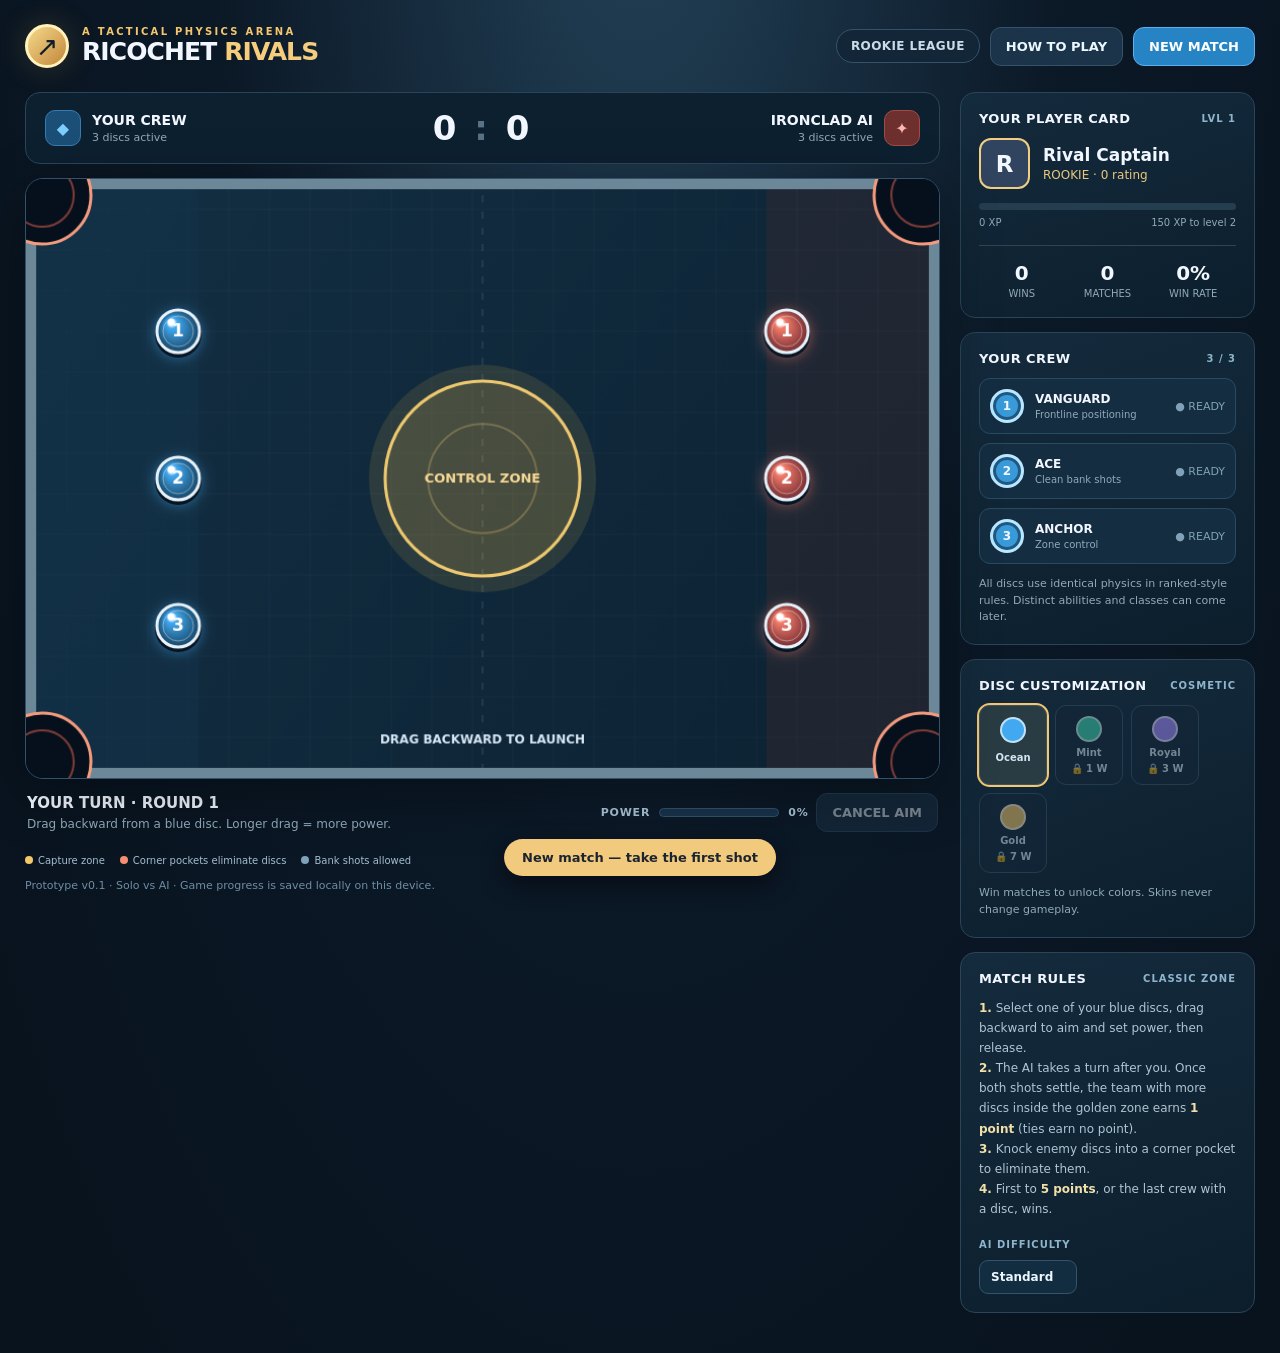
==== index.html @ 7a7ad1ca "Build playable Ricochet Rivals physics arena prototype" ====
<!doctype html>
<html lang="en">
<head>
<meta charset="utf-8">
<meta name="viewport" content="width=device-width, initial-scale=1">
<meta name="theme-color" content="#08131e">
<meta name="description" content="Ricochet Rivals: a turn-based physics arena strategy game.">
<title>Ricochet Rivals — Arena Prototype</title>
<style>
:root{color-scheme:dark;--bg:#08131e;--panel:#101f30;--panel2:#172b3e;--stroke:#2a455a;--muted:#91a9b9;--text:#f2f7ff;--gold:#f5c66d;--blue:#48adf7;--red:#ff786c}
*{box-sizing:border-box}body{margin:0;background:radial-gradient(ellipse at 50% -15%,#24435a 0%,#0b1826 48%,#08131e 90%);font-family:Inter,ui-sans-serif,system-ui,-apple-system,BlinkMacSystemFont,"Segoe UI",sans-serif;color:var(--text);min-height:100vh}
button,select{font:inherit}button{cursor:pointer}button:disabled{opacity:.45;cursor:not-allowed}.shell{max-width:1430px;margin:auto;padding:24px 25px 40px}.topbar{display:flex;align-items:center;justify-content:space-between;gap:20px;margin-bottom:24px;flex-wrap:wrap}.brand{display:flex;align-items:center;gap:13px}.mark{display:grid;place-items:center;width:44px;height:44px;font-size:27px;color:#111d29;border:3px solid #fff2bb;border-radius:50%;background:linear-gradient(135deg,#f5d98a,#c2873c);box-shadow:0 0 30px #dba94d33}.eyebrow{font-size:10px;font-weight:800;letter-spacing:2.3px;color:var(--gold);text-transform:uppercase}.brand h1{margin:1px 0 0;font-size:25px;line-height:1.1;letter-spacing:-.9px}.topactions{display:flex;align-items:center;gap:10px}.pill{font-size:12px;font-weight:750;letter-spacing:.4px;color:#cbdbea;border:1px solid #34536b;border-radius:999px;padding:9px 14px;background:#122638}.btn{border:1px solid #35526a;border-radius:11px;padding:11px 15px;color:#ecf8ff;font-size:13px;font-weight:800;background:#1b3449;transition:background .15s,transform .15s}.btn:hover:not(:disabled){background:#2d4a62;transform:translateY(-1px)}.btn.primary{border-color:#5daff4;background:#2784c4;color:#fff}.btn.primary:hover{background:#379adf}.layout{display:grid;grid-template-columns:minmax(0,1fr) 295px;gap:20px}.stage{min-width:0}.scorebar{display:grid;grid-template-columns:1fr auto 1fr;align-items:center;background:#0d2030;border:1px solid var(--stroke);border-radius:15px;padding:15px 19px;margin-bottom:14px}.competitor{display:flex;align-items:center;gap:11px}.competitor.away{justify-content:flex-end;text-align:right}.team-icon{width:36px;height:36px;display:grid;place-items:center;border-radius:10px;font-weight:900;background:#1b4f77;color:#7dcdff;border:1px solid #377cb1}.away .team-icon{background:#6d302f;color:#ffb5ad;border-color:#a24b46}.teamname{font-size:14px;font-weight:850}.subtitle{font-size:11px;color:var(--muted);margin-top:3px}.score{font-size:34px;letter-spacing:3px;font-weight:900;font-variant-numeric:tabular-nums}.score span{color:#587286}.board-wrap{position:relative;border:1px solid #31526a;border-radius:18px;background:#091929;overflow:hidden;box-shadow:0 14px 60px #0005}.board-wrap canvas{display:block;width:100%;height:auto;touch-action:none;cursor:crosshair}.board-overlay{position:absolute;inset:0;display:flex;align-items:center;justify-content:center;pointer-events:none;background:#05131dcc}.board-overlay.hidden{display:none}.overlay-panel{background:#112638f4;border:1px solid #54728b;border-radius:18px;padding:28px 30px;max-width:min(88%,370px);text-align:center;box-shadow:0 18px 45px #0007;pointer-events:auto}.overlay-panel .big{font-size:34px;font-weight:900;letter-spacing:-1px}.overlay-panel p{color:#b8ccdc;font-size:14px;line-height:1.55}.statusbar{min-height:64px;display:flex;align-items:center;justify-content:space-between;gap:15px;padding:14px 2px}.turn-label{font-size:15px;font-weight:850}.turn-detail{font-size:12px;margin-top:5px;color:var(--muted)}.powerbox{display:flex;align-items:center;gap:9px;color:#a9c4d6;font-size:11px;font-weight:800;letter-spacing:.8px}.power-track{height:9px;width:120px;border-radius:99px;background:#18334a;overflow:hidden;border:1px solid #31536a}.power-fill{height:100%;width:0;background:linear-gradient(90deg,#48bced,#f8d575,#f08564);border-radius:99px;transition:width .08s}.side{display:flex;flex-direction:column;gap:14px}.card{background:linear-gradient(160deg,#142b3d,#0c1e2c);border:1px solid var(--stroke);border-radius:15px;padding:18px}.card h2{font-size:13px;letter-spacing:.4px;margin:0 0 15px}.section-head{display:flex;justify-content:space-between;align-items:center;margin-bottom:12px}.section-head h2{margin:0}.small-tag{font-size:10px;letter-spacing:1px;text-transform:uppercase;color:#8eb5cc;font-weight:800}.profile{display:flex;align-items:center;gap:13px}.avatar{width:51px;height:51px;border:2px solid #f1ce82;background:#30445f;border-radius:12px;display:grid;place-items:center;font-weight:900;font-size:23px}.profile-name{font-weight:850;font-size:17px}.rank{color:#e9c87e;font-size:12px;margin-top:3px}.xp-track{height:7px;border-radius:99px;background:#243e50;overflow:hidden;margin-top:14px}.xp-fill{background:#70b8f4;width:0;height:100%;border-radius:99px}.xp-label{display:flex;justify-content:space-between;color:var(--muted);font-size:10px;margin-top:7px}.stats{display:grid;grid-template-columns:repeat(3,1fr);margin-top:17px;border-top:1px solid #2b4658;padding-top:15px;text-align:center}.stat-value{font-size:20px;font-weight:900;font-variant-numeric:tabular-nums}.stat-key{font-size:10px;color:var(--muted);margin-top:3px}.roster{display:flex;flex-direction:column;gap:9px}.crewline{display:flex;align-items:center;gap:11px;background:#152d40;border:1px solid #294b62;border-radius:11px;padding:10px}.mini-disc{width:34px;height:34px;border-radius:50%;background:#399ad9;display:grid;place-items:center;border:3px solid #b9e7ff;font-size:12px;font-weight:900;box-shadow:inset 0 0 0 3px #225780}.crewtitle{font-size:12px;font-weight:850}.crewdesc{font-size:10px;color:var(--muted);margin-top:3px}.crewright{margin-left:auto;color:#80a2b9;font-size:11px}.custom-row{display:flex;gap:8px;flex-wrap:wrap}.skin{display:grid;place-items:center;gap:5px;border:1px solid #365369;background:#132638;color:#d1e5f3;border-radius:11px;min-width:68px;padding:10px 8px;font-size:10px;font-weight:800}.skin .swatch{border:2px solid #ffffffaa;border-radius:50%;width:26px;height:26px}.skin.active{outline:2px solid var(--gold);background:#293b43}.skin.locked{opacity:.5}.rules{font-size:12px;line-height:1.68;color:#b1c5d3;margin:0}.rules strong{color:#f2e0a9}.footer{margin-top:13px;color:#6f8da4;font-size:11px}.toast{position:fixed;left:50%;bottom:24px;transform:translate(-50%,30px);opacity:0;pointer-events:none;background:#f1ca7e;color:#1c2430;padding:11px 18px;border-radius:99px;font-size:13px;font-weight:850;box-shadow:0 8px 25px #0007;transition:.25s;z-index:10}.toast.visible{opacity:1;transform:translate(-50%,0)}.controls{display:flex;gap:8px;flex-wrap:wrap;align-items:center}.legend{display:flex;gap:15px;flex-wrap:wrap;font-size:10px;color:#a4bdce;margin-top:9px}.dot{display:inline-block;width:8px;height:8px;border-radius:50%;margin-right:5px}.muted{color:var(--muted)}select{appearance:none;border-radius:9px;padding:9px 22px 9px 11px;border:1px solid #35536a;background:#132d40;color:#ecf7ff;font-size:12px;font-weight:700}.version{font-size:10px;color:#7193aa;text-align:right;margin-top:4px}@media(max-width:940px){.layout{grid-template-columns:1fr}.side{display:grid;grid-template-columns:repeat(2,minmax(0,1fr));align-items:start}}@media(max-width:600px){.shell{padding:14px 11px 32px}.topbar{margin-bottom:16px}.brand h1{font-size:20px}.topactions{width:100%;justify-content:space-between}.pill{padding:8px 9px;font-size:10px}.scorebar{padding:12px 10px}.teamname{font-size:12px}.team-icon{width:29px;height:29px}.score{font-size:25px}.subtitle{font-size:9px}.side{display:flex}.statusbar{flex-direction:column;align-items:stretch;gap:12px}.powerbox{justify-content:space-between}.board-wrap{border-radius:11px}.card{padding:15px}}
</style>
</head>
<body>
<div class="shell">
  <header class="topbar">
    <div class="brand"><div class="mark">↗</div><div><div class="eyebrow">A tactical physics arena</div><h1>RICOCHET <span style="color:#f6cc7d">RIVALS</span></h1></div></div>
    <div class="topactions"><span class="pill" id="rankPill">ROOKIE LEAGUE</span><button class="btn" id="helpButton">HOW TO PLAY</button><button class="btn primary" id="newGame">NEW MATCH</button></div>
  </header>
  <main class="layout">
    <section class="stage">
      <div class="scorebar">
        <div class="competitor"><div class="team-icon">◆</div><div><div class="teamname">YOUR CREW</div><div class="subtitle" id="playerStatus">3 discs active</div></div></div>
        <div class="score" id="scoreboard">0 <span>:</span> 0</div>
        <div class="competitor away"><div><div class="teamname">IRONCLAD AI</div><div class="subtitle" id="aiStatus">3 discs active</div></div><div class="team-icon">✦</div></div>
      </div>
      <div class="board-wrap">
        <canvas id="arena" width="900" height="590" aria-label="Turn-based physics arena: drag your blue discs to take a shot"></canvas>
        <div class="board-overlay hidden" id="overlay"><div class="overlay-panel"><div class="eyebrow" id="overlayEyebrow">MATCH COMPLETE</div><div class="big" id="overlayTitle">Victory!</div><p id="overlayText">Well played.</p><button class="btn primary" id="overlayButton">PLAY AGAIN</button></div></div>
      </div>
      <div class="statusbar">
        <div><div class="turn-label" id="turnLabel">YOUR TURN — choose a disc</div><div class="turn-detail" id="turnDetail">Drag backward from a blue disc, then release to shoot.</div></div>
        <div class="controls"><div class="powerbox">POWER<div class="power-track"><div class="power-fill" id="powerFill"></div></div><span id="powerNumber">0%</span></div><button class="btn" id="resetShot" disabled>CANCEL AIM</button></div>
      </div>
      <div class="legend"><span><span class="dot" style="background:#f2c86a"></span>Capture zone</span><span><span class="dot" style="background:#f58d72"></span>Corner pockets eliminate discs</span><span><span class="dot" style="background:#7da2b9"></span>Bank shots allowed</span></div>
      <div class="footer">Prototype v0.1 · Solo vs AI · Game progress is saved locally on this device.</div>
    </section>
    <aside class="side">
      <div class="card"><div class="section-head"><h2>YOUR PLAYER CARD</h2><span class="small-tag" id="levelTag">LVL 1</span></div><div class="profile"><div class="avatar" id="avatar">R</div><div><div class="profile-name">Rival Captain</div><div class="rank" id="rankText">Rookie · 0 rating</div></div></div><div class="xp-track"><div class="xp-fill" id="xpFill"></div></div><div class="xp-label"><span id="xpLeft">0 XP</span><span id="xpRight">100 XP to level 2</span></div><div class="stats"><div><div class="stat-value" id="wins">0</div><div class="stat-key">WINS</div></div><div><div class="stat-value" id="played">0</div><div class="stat-key">MATCHES</div></div><div><div class="stat-value" id="winrate">0%</div><div class="stat-key">WIN RATE</div></div></div></div>
      <div class="card"><div class="section-head"><h2>YOUR CREW</h2><span class="small-tag">3 / 3</span></div><div class="roster"><div class="crewline"><div class="mini-disc">1</div><div><div class="crewtitle">VANGUARD</div><div class="crewdesc">Frontline positioning</div></div><div class="crewright">● READY</div></div><div class="crewline"><div class="mini-disc">2</div><div><div class="crewtitle">ACE</div><div class="crewdesc">Clean bank shots</div></div><div class="crewright">● READY</div></div><div class="crewline"><div class="mini-disc">3</div><div><div class="crewtitle">ANCHOR</div><div class="crewdesc">Zone control</div></div><div class="crewright">● READY</div></div></div><p class="muted" style="font-size:11px;line-height:1.5;margin:12px 0 0">All discs use identical physics in ranked-style rules. Distinct abilities and classes can come later.</p></div>
      <div class="card"><div class="section-head"><h2>DISC CUSTOMIZATION</h2><span class="small-tag">COSMETIC</span></div><div class="custom-row" id="skinSelector"></div><p class="muted" style="font-size:11px;line-height:1.6;margin:11px 0 0">Win matches to unlock colors. Skins never change gameplay.</p></div>
      <div class="card"><div class="section-head"><h2>MATCH RULES</h2><span class="small-tag">CLASSIC ZONE</span></div><p class="rules"><strong>1.</strong> Select one of your blue discs, drag backward to aim and set power, then release.<br><strong>2.</strong> The AI takes a turn after you. Once both shots settle, the team with more discs inside the golden zone earns <strong>1 point</strong> (ties earn no point).<br><strong>3.</strong> Knock enemy discs into a corner pocket to eliminate them.<br><strong>4.</strong> First to <strong>5 points</strong>, or the last crew with a disc, wins.</p><div style="margin-top:14px"><label class="small-tag" for="difficulty">AI DIFFICULTY</label><div style="margin-top:8px"><select id="difficulty"><option value="casual">Casual</option><option value="standard" selected>Standard</option><option value="expert">Expert</option></select></div></div></div>
    </aside>
  </main>
</div>
<div class="toast" id="toast" role="status" aria-live="polite"></div>
<script>
(function(){
"use strict";
const W=900,H=590,R=21,POCKET=43,ZONE={x:450,y:295,r:96};
const canvas=document.getElementById("arena"),ctx=canvas.getContext("2d");
const el=id=>document.getElementById(id);
const keys={save:"ricochet-rivals-profile-v1"};
const palette=[{id:"ocean",name:"Ocean",color:"#42a9f1",unlock:0},{id:"mint",name:"Mint",color:"#3cd3ae",unlock:1},{id:"royal",name:"Royal",color:"#a38bff",unlock:3},{id:"gold",name:"Gold",color:"#f2c467",unlock:7}];
let profile={wins:0,played:0,xp:0,rating:0,skin:"ocean"};
try{const p=JSON.parse(localStorage.getItem(keys.save));if(p&&typeof p==="object")profile={...profile,...p}}catch(_){}
profile.wins=Math.max(0,Number(profile.wins)||0);profile.played=Math.max(0,Number(profile.played)||0);profile.xp=Math.max(0,Number(profile.xp)||0);profile.rating=Math.max(0,Number(profile.rating)||0);
let discs=[],phase="player",scores=[0,0],round=1,selected=null,aim=null,moveAge=0,aiWait=0,gameOver=false,lastTime=0,accumulator=0,toastTimeout=null,started=false;
const clamp=(v,a,b)=>Math.max(a,Math.min(b,v));
const dist=(a,b)=>Math.hypot(a.x-b.x,a.y-b.y);
const playerColor=()=>palette.find(s=>s.id===profile.skin)?.color||palette[0].color;
function save(){try{localStorage.setItem(keys.save,JSON.stringify(profile))}catch(_){}}
function rank(){return profile.rating>=1200?"CHAMPION":profile.rating>=800?"DIAMOND":profile.rating>=500?"GOLD":profile.rating>=250?"SILVER":"ROOKIE"}
function refreshProfile(){
 const level=1+Math.floor(profile.xp/150),into=profile.xp%150;
 el("wins").textContent=profile.wins;el("played").textContent=profile.played;el("winrate").textContent=(profile.played?Math.round(profile.wins/profile.played*100):0)+"%";
 el("levelTag").textContent="LVL "+level;el("xpFill").style.width=(into/150*100)+"%";el("xpLeft").textContent=into+" XP";el("xpRight").textContent=(150-into)+" XP to level "+(level+1);
 el("rankPill").textContent=rank()+" LEAGUE";el("rankText").textContent=rank()+" · "+profile.rating+" rating";
 el("avatar").textContent=profile.skin==="gold"?"★":profile.skin==="mint"?"✦":profile.skin==="royal"?"◆":"R";
 const list=el("skinSelector");list.innerHTML="";
 palette.forEach(s=>{const unlocked=profile.wins>=s.unlock;const b=document.createElement("button");b.className="skin"+(profile.skin===s.id?" active":"")+(unlocked?"":" locked");b.innerHTML='<span class="swatch" style="background:'+s.color+'"></span><span>'+s.name+'</span><span>'+(unlocked?"":"🔒 "+s.unlock+" W")+'</span>';b.disabled=!unlocked;b.title=unlocked?"Equip "+s.name:"Win "+s.unlock+" matches to unlock";b.addEventListener("click",()=>{profile.skin=s.id;save();refreshProfile();toast("Equipped "+s.name+" skin");});list.appendChild(b)});
}
function toast(s){const t=el("toast");t.textContent=s;t.classList.add("visible");clearTimeout(toastTimeout);toastTimeout=setTimeout(()=>t.classList.remove("visible"),2300)}
function makeDisc(id,team,x,y){return{id,team,x,y,vx:0,vy:0,r:R,alive:true}}
function reset(){
 discs=[makeDisc(1,0,150,150),makeDisc(2,0,150,295),makeDisc(3,0,150,440),makeDisc(1,1,750,150),makeDisc(2,1,750,295),makeDisc(3,1,750,440)];
 scores=[0,0];round=1;phase="player";selected=null;aim=null;gameOver=false;started=true;moveAge=0;aiWait=0;el("overlay").classList.add("hidden");updateUI();toast("New match — take the first shot");
}
function updateUI(){
 el("scoreboard").innerHTML=scores[0]+' <span>:</span> '+scores[1];
 el("playerStatus").textContent=discs.filter(d=>d.team===0&&d.alive).length+" discs active";
 el("aiStatus").textContent=discs.filter(d=>d.team===1&&d.alive).length+" discs active";
 el("resetShot").disabled=!aim;
 el("powerFill").style.width=aim?Math.round(clamp(Math.hypot(aim.x-aim.disc.x,aim.y-aim.disc.y)/145,0,1)*100)+"%":"0%";
 el("powerNumber").textContent=aim?Math.round(clamp(Math.hypot(aim.x-aim.disc.x,aim.y-aim.disc.y)/145,0,1)*100)+"%":"0%";
 if(gameOver){el("turnLabel").textContent="MATCH COMPLETE";el("turnDetail").textContent="Start a new match to play again."}
 else if(phase==="player"){el("turnLabel").textContent="YOUR TURN · ROUND "+round;el("turnDetail").textContent="Drag backward from a blue disc. Longer drag = more power."}
 else if(phase==="moving"){el("turnLabel").textContent="SHOT IN MOTION";el("turnDetail").textContent="Watch the rebounds and where the discs settle."}
 else{el("turnLabel").textContent="IRONCLAD IS THINKING";el("turnDetail").textContent="The AI is lining up its shot."}
}
function point(e){const box=canvas.getBoundingClientRect();return{x:(e.clientX-box.left)*W/box.width,y:(e.clientY-box.top)*H/box.height}}
function findDisc(p,team){return discs.filter(d=>d.alive&&d.team===team).sort((a,b)=>dist(p,a)-dist(p,b))[0]}
canvas.addEventListener("pointerdown",e=>{
 if(phase!=="player"||gameOver)return;const p=point(e),d=findDisc(p,0);
 if(!d||dist(p,d)>d.r+14)return;
 selected=d;aim={disc:d,x:p.x,y:p.y};try{canvas.setPointerCapture(e.pointerId)}catch(_){}updateUI();
});
canvas.addEventListener("pointermove",e=>{if(!aim||phase!=="player")return;const p=point(e);aim.x=p.x;aim.y=p.y;updateUI()});
function launch(d,dx,dy){
 let length=Math.hypot(dx,dy);
 if(length<8)return false;
 const power=clamp(length/145,0,1);
 const speed=2.2+power*12.8;
 d.vx=dx/length*speed;d.vy=dy/length*speed;
 selected=null;aim=null;phase="moving";moveAge=0;updateUI();return true;
}
canvas.addEventListener("pointerup",e=>{
 if(!aim||phase!=="player")return;
 const p=point(e);const d=aim.disc;
 // Slingshot: pulling toward the opposite direction of intended travel.
 aim=null;selected=null;
 if(!launch(d,d.x-p.x,d.y-p.y))toast("Drag farther to take a shot");
 updateUI();
});
canvas.addEventListener("pointercancel",()=>{aim=null;selected=null;updateUI()});
el("resetShot").addEventListener("click",()=>{aim=null;selected=null;updateUI()});
el("newGame").addEventListener("click",reset);el("overlayButton").addEventListener("click",reset);
el("difficulty").addEventListener("change",()=>{toast("AI difficulty: "+el("difficulty").value)});
el("helpButton").addEventListener("click",()=>{if(gameOver)return;el("overlayEyebrow").textContent="GAME RULES";el("overlayTitle").textContent="Control the zone";el("overlayText").textContent="Drag backward from a blue disc to aim and release. Each side shoots once per round. The side with more discs in the gold circle scores 1 point. Corner pockets eliminate discs. First to 5 points wins.";el("overlayButton").textContent="CONTINUE MATCH";el("overlay").classList.remove("hidden");el("overlayButton").onclick=()=>{el("overlay").classList.add("hidden");el("overlayButton").onclick=null;el("overlayButton").textContent="PLAY AGAIN";};});
function physicsStep(){
 const friction=.986;
 for(const d of discs){
  if(!d.alive)continue;
  d.x+=d.vx;d.y+=d.vy;d.vx*=friction;d.vy*=friction;
  if(Math.abs(d.vx)<.035)d.vx=0;if(Math.abs(d.vy)<.035)d.vy=0;
  const pockets=[[16,16],[W-16,16],[16,H-16],[W-16,H-16]];
  if(pockets.some(p=>dist(d,{x:p[0],y:p[1]})<POCKET)){d.alive=false;d.vx=0;d.vy=0;continue}
  // Walls have corner pocket openings.
  if(d.x<d.r){d.x=d.r;d.vx=Math.abs(d.vx)*.88}
  if(d.x>W-d.r){d.x=W-d.r;d.vx=-Math.abs(d.vx)*.88}
  if(d.y<d.r){d.y=d.r;d.vy=Math.abs(d.vy)*.88}
  if(d.y>H-d.r){d.y=H-d.r;d.vy=-Math.abs(d.vy)*.88}
 }
 // Equal-mass circle impulse and position correction.
 for(let i=0;i<discs.length;i++)for(let j=i+1;j<discs.length;j++){
  const a=discs[i],b=discs[j];if(!a.alive||!b.alive)continue;
  let dx=b.x-a.x,dy=b.y-a.y,d=Math.hypot(dx,dy),min=a.r+b.r;
  if(d>=min)continue;
  if(d<.00001){dx=.001;dy=0;d=.001}
  const nx=dx/d,ny=dy/d,overlap=min-d;
  a.x-=nx*overlap*.5;b.x+=nx*overlap*.5;a.y-=ny*overlap*.5;b.y+=ny*overlap*.5;
  const relative=(b.vx-a.vx)*nx+(b.vy-a.vy)*ny;
  if(relative<0){const impulse=-(1+.92)*relative/2;a.vx-=impulse*nx;a.vy-=impulse*ny;b.vx+=impulse*nx;b.vy+=impulse*ny}
 }
}
function active(team){return discs.filter(d=>d.alive&&d.team===team)}
function checkLastCrew(){if(!active(0).length&& !active(1).length){endGame(null,"Both crews were eliminated.");return true}if(!active(1).length){endGame(0,"You eliminated the entire opposing crew.");return true}if(!active(0).length){endGame(1,"Your entire crew was eliminated.");return true}return false}
function finishMotion(){
 if(checkLastCrew())return;
 if(currentShooter===0){phase="ai";aiWait=.55;updateUI();return}
 // Both sides have taken their shot: score the control zone.
 const inside=t=>active(t).filter(d=>dist(d,ZONE)<=ZONE.r-d.r*.25).length;
 const p=inside(0),a=inside(1);
 if(p>a){scores[0]++;toast("Zone controlled! +1 point")}else if(a>p){scores[1]++;toast("Ironclad controls the zone. +1 point")}else toast("Contested zone — no points");
 if(scores[0]>=5){endGame(0,"First to 5 points. Great positioning!");return}
 if(scores[1]>=5){endGame(1,"Ironclad reached 5 points.");return}
 round++;phase="player";updateUI();
}
let currentShooter=0;
function aiTakeTurn(){
 if(gameOver||phase!=="ai")return;
 const mine=active(1),enemies=active(0);
 if(!mine.length){endGame(0,"Ironclad ran out of discs.");return}
 const difficulty=el("difficulty").value;
 const error=difficulty==="casual"?.31:difficulty==="expert"?.055:.14;
 // Pick shot with simple tactical heuristic: reposition toward center if losing zone, otherwise disrupt enemy inside zone.
 const scoreDisc=d=>dist(d,ZONE);
 let best=null;
 for(const d of mine){
  const inZone=scoreDisc(d)<ZONE.r-R;
  for(const target of [ZONE,...enemies]){
   if(target===ZONE&&inZone)continue;
   const vx=target.x-d.x,vy=target.y-d.y,range=Math.hypot(vx,vy);
   if(range<10)continue;
   let value=(target===ZONE?65:50)-(range*.045);
   if(target!==ZONE&&scoreDisc(target)<ZONE.r+R)value+=30;
   if(inZone)value-=40;
   if(!best||value>best.value)best={d,vx,vy,range,value,target};
  }
 }
 if(!best){best={d:mine[0],vx:ZONE.x-mine[0].x,vy:ZONE.y-mine[0].y,range:dist(mine[0],ZONE)}}
 const angle=Math.atan2(best.vy,best.vx)+(Math.random()-.5)*error*2;
 // Calibrated power for sliding, moderated by distance.
 const power=clamp(.32+best.range/900, .33, .84);
 const speed=2.2+power*12.8;
 best.d.vx=Math.cos(angle)*speed;best.d.vy=Math.sin(angle)*speed;
 currentShooter=1;phase="moving";moveAge=0;updateUI();
}
function endGame(winner,reason){
 gameOver=true;phase="done";aim=null;selected=null;
 if(winner!==null){
  profile.played++;profile.xp+=(winner===0?100:35);profile.rating=Math.max(0,profile.rating+(winner===0?35:-12));
  if(winner===0)profile.wins++;
  save();refreshProfile();
 }
 el("overlayEyebrow").textContent=winner===0?"VICTORY":winner===1?"DEFEAT":"DRAW";
 el("overlayTitle").textContent=winner===0?"You won!":winner===1?"Ironclad wins":"It's a draw";
 el("overlayText").textContent=reason+(winner===0?" You earned 100 XP and 35 rating.":winner===1?" You earned 35 XP.":"");
 el("overlayButton").textContent="PLAY AGAIN";el("overlayButton").onclick=null;el("overlay").classList.remove("hidden");updateUI();
}
function draw(){
 ctx.clearRect(0,0,W,H);
 const bg=ctx.createLinearGradient(0,0,W,H);bg.addColorStop(0,"#142f43");bg.addColorStop(1,"#0c2233");ctx.fillStyle=bg;ctx.fillRect(0,0,W,H);
 ctx.strokeStyle="#ffffff08";ctx.lineWidth=1;for(let x=40;x<W;x+=40){ctx.beginPath();ctx.moveTo(x,0);ctx.lineTo(x,H);ctx.stroke()}for(let y=30;y<H;y+=40){ctx.beginPath();ctx.moveTo(0,y);ctx.lineTo(W,y);ctx.stroke()}
 ctx.fillStyle="#12344b77";ctx.fillRect(0,0,170,H);ctx.fillStyle="#69312633";ctx.fillRect(W-170,0,170,H);
 ctx.strokeStyle="#84a2b029";ctx.lineWidth=2;ctx.setLineDash([7,9]);ctx.beginPath();ctx.moveTo(W/2,0);ctx.lineTo(W/2,H);ctx.stroke();ctx.setLineDash([]);
 ctx.beginPath();ctx.arc(ZONE.x,ZONE.y,ZONE.r+16,0,Math.PI*2);ctx.fillStyle="#e9bf4720";ctx.fill();
 ctx.beginPath();ctx.arc(ZONE.x,ZONE.y,ZONE.r,0,Math.PI*2);ctx.fillStyle="#e7b94b25";ctx.fill();ctx.strokeStyle="#eec970";ctx.lineWidth=3;ctx.stroke();
 ctx.beginPath();ctx.arc(ZONE.x,ZONE.y,ZONE.r*.56,0,Math.PI*2);ctx.strokeStyle="#f2c97944";ctx.lineWidth=2;ctx.stroke();
 ctx.fillStyle="#f7d896";ctx.font="bold 13px system-ui";ctx.textAlign="center";ctx.fillText("CONTROL ZONE",ZONE.x,ZONE.y+4);
 // Arena rim and pocket holes.
 ctx.strokeStyle="#6b8798";ctx.lineWidth=10;ctx.strokeRect(5,5,W-10,H-10);
 for(const [x,y] of [[16,16],[W-16,16],[16,H-16],[W-16,H-16]]){ctx.beginPath();ctx.arc(x,y,POCKET+5,0,Math.PI*2);ctx.fillStyle="#05101c";ctx.fill();ctx.strokeStyle="#f49b7e";ctx.lineWidth=3;ctx.stroke();ctx.beginPath();ctx.arc(x,y,POCKET-12,0,Math.PI*2);ctx.strokeStyle="#803d39";ctx.lineWidth=2;ctx.stroke()}
 // Selected disc and its live aim vector.
 if(aim){const d=aim.disc,dx=d.x-aim.x,dy=d.y-aim.y,len=Math.hypot(dx,dy),nx=dx/Math.max(len,.0001),ny=dy/Math.max(len,.0001),range=clamp(len/145,0,1);
  ctx.save();ctx.setLineDash([9,9]);ctx.lineWidth=3;ctx.strokeStyle="#f6d47b";ctx.beginPath();ctx.moveTo(d.x,d.y);ctx.lineTo(d.x+nx*(80+range*155),d.y+ny*(80+range*155));ctx.stroke();ctx.setLineDash([]);ctx.strokeStyle="#fff4c2";ctx.lineWidth=2;ctx.beginPath();ctx.arc(d.x,d.y,R+10,0,Math.PI*2);ctx.stroke();ctx.beginPath();ctx.moveTo(d.x,d.y);ctx.lineTo(aim.x,aim.y);ctx.strokeStyle="#f6d47b99";ctx.stroke();ctx.restore();
 }
 discs.forEach(d=>{
  if(!d.alive)return;
  const color=d.team===0?playerColor():"#f47b69";
  ctx.save();ctx.shadowColor=color+"88";ctx.shadowBlur=13;ctx.beginPath();ctx.arc(d.x,d.y+3,d.r+2,0,Math.PI*2);ctx.fillStyle="#061423";ctx.fill();ctx.shadowBlur=0;
  const gradient=ctx.createRadialGradient(d.x-7,d.y-9,3,d.x,d.y,d.r);gradient.addColorStop(0,"#ffffff");gradient.addColorStop(.12,color);gradient.addColorStop(1,d.team===0?"#174666":"#752e34");
  ctx.beginPath();ctx.arc(d.x,d.y,d.r,0,Math.PI*2);ctx.fillStyle=gradient;ctx.fill();ctx.lineWidth=3;ctx.strokeStyle="#e7f2fa";ctx.stroke();
  ctx.beginPath();ctx.arc(d.x,d.y,d.r-6,0,Math.PI*2);ctx.strokeStyle="#ffffff65";ctx.lineWidth=1;ctx.stroke();
  ctx.fillStyle="#ffffff";ctx.font="900 17px system-ui";ctx.textAlign="center";ctx.textBaseline="middle";ctx.fillText(d.id,d.x,d.y+1);ctx.restore();
 });
 if(phase==="player"){ctx.fillStyle="#d6e7f5";ctx.textAlign="center";ctx.font="700 12px system-ui";ctx.fillText("DRAG BACKWARD TO LAUNCH",W/2,H-34)}
}
function frame(time){
 const dt=Math.min((time-lastTime)/1000||0,.05);lastTime=time;
 if(started&&!gameOver){
  if(phase==="moving"){
   accumulator+=dt;moveAge+=dt;
   while(accumulator>=1/60){physicsStep();accumulator-=1/60}
   const still=discs.every(d=>!d.alive||(Math.abs(d.vx)<.04&&Math.abs(d.vy)<.04));
   if((still&&moveAge>.2)||moveAge>12){discs.forEach(d=>{d.vx=0;d.vy=0});finishMotion()}
  }else if(phase==="ai"){aiWait-=dt;if(aiWait<=0)aiTakeTurn()}
 }
 draw();requestAnimationFrame(frame);
}
function playerLaunchPointerFix(){/* Explicitly register the shooter on every player launch. */}
canvas.addEventListener("pointerup",()=>{},false);
// Set the shooter before the player releases their shot.
canvas.addEventListener("pointerdown",e=>{if(phase==="player"){const p=point(e),d=findDisc(p,0);if(d&&dist(p,d)<d.r+14)currentShooter=0}},false);
refreshProfile();reset();requestAnimationFrame(frame);
})();
</script>
</body>
</html>
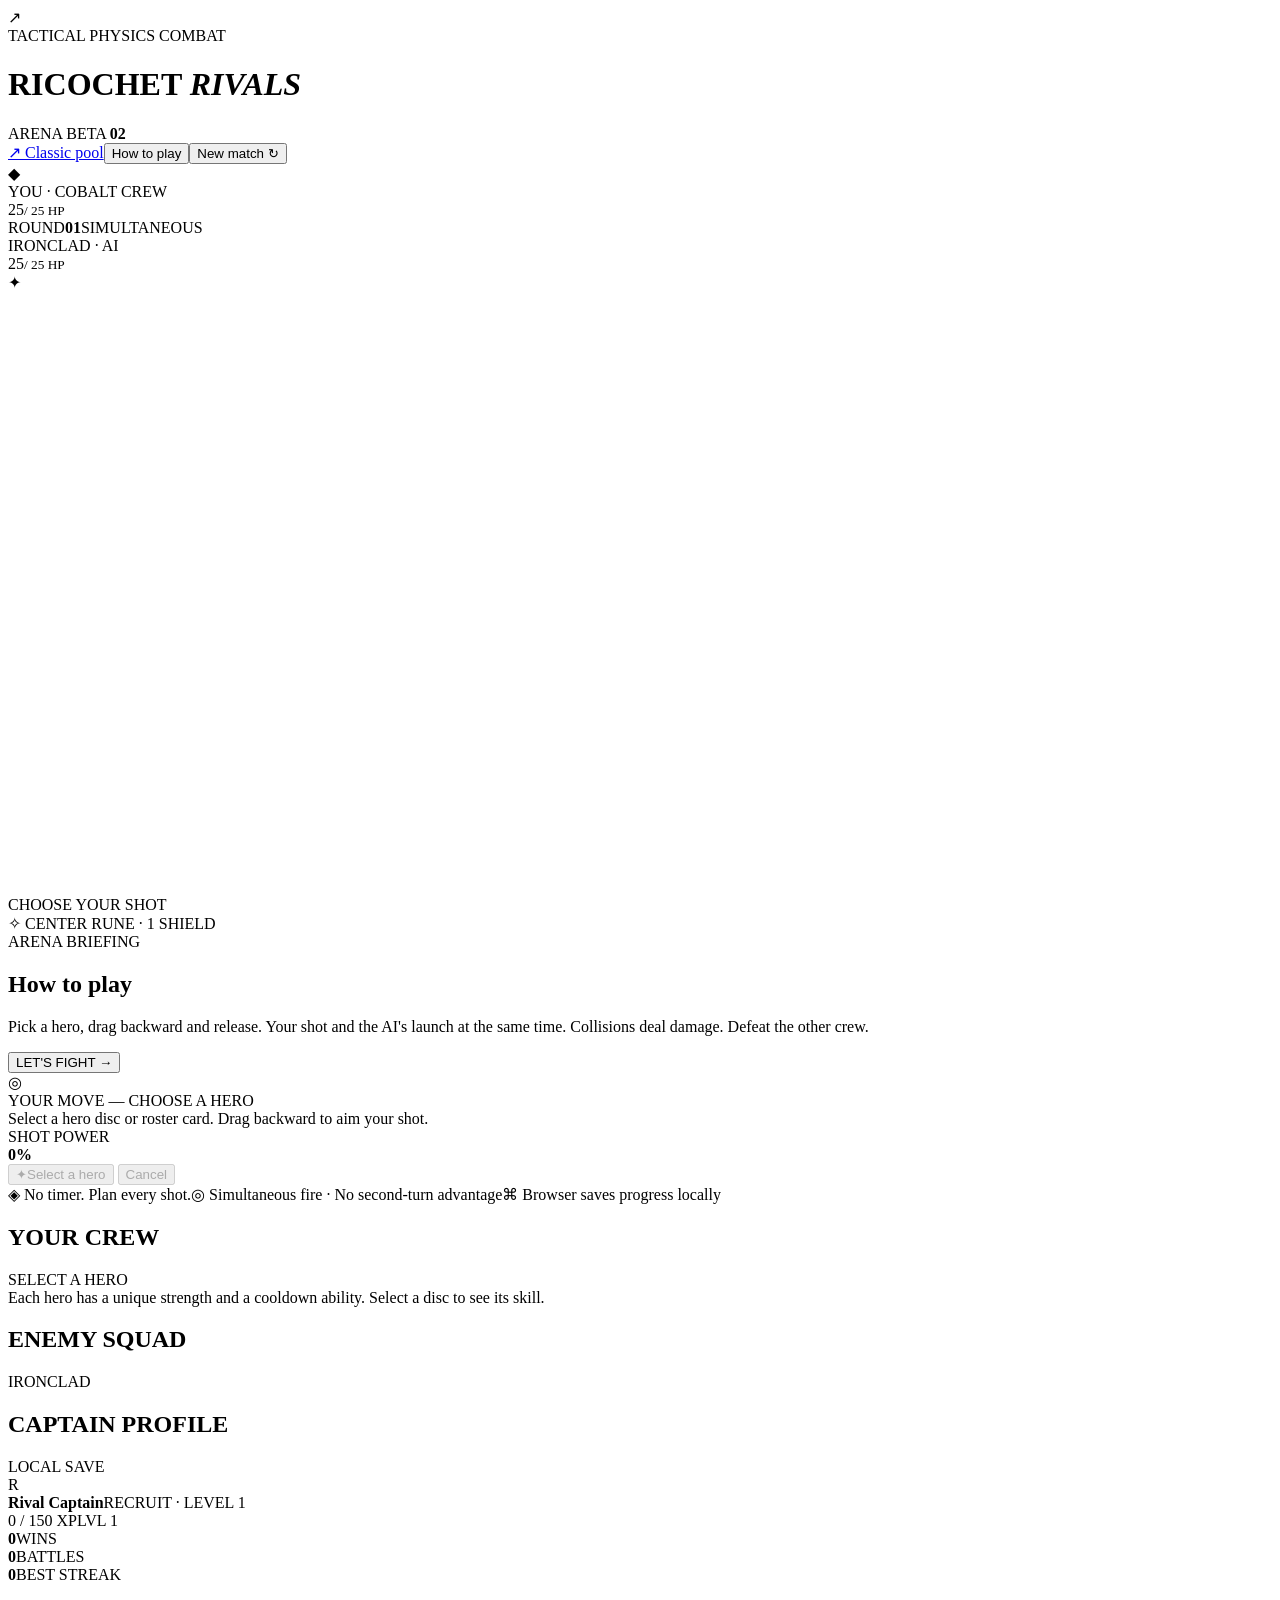
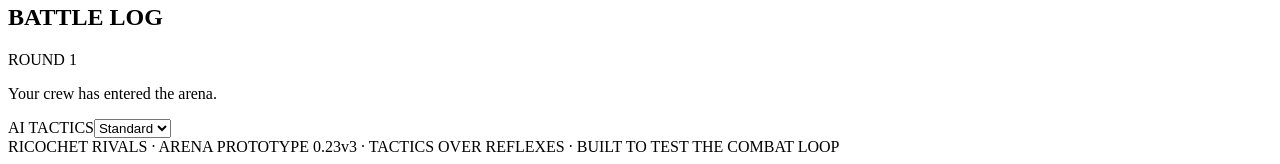
==== commit d18db4df: "Replace zone-control layout with simultaneous tactical battler interface" ====
--- a/index.html
+++ b/index.html
@@ -1,250 +1,75 @@
 <!doctype html>
 <html lang="en">
 <head>
-<meta charset="utf-8">
-<meta name="viewport" content="width=device-width, initial-scale=1">
-<meta name="theme-color" content="#08131e">
-<meta name="description" content="Ricochet Rivals: a turn-based physics arena strategy game.">
-<title>Ricochet Rivals — Arena Prototype</title>
-<style>
-:root{color-scheme:dark;--bg:#08131e;--panel:#101f30;--panel2:#172b3e;--stroke:#2a455a;--muted:#91a9b9;--text:#f2f7ff;--gold:#f5c66d;--blue:#48adf7;--red:#ff786c}
-*{box-sizing:border-box}body{margin:0;background:radial-gradient(ellipse at 50% -15%,#24435a 0%,#0b1826 48%,#08131e 90%);font-family:Inter,ui-sans-serif,system-ui,-apple-system,BlinkMacSystemFont,"Segoe UI",sans-serif;color:var(--text);min-height:100vh}
-button,select{font:inherit}button{cursor:pointer}button:disabled{opacity:.45;cursor:not-allowed}.shell{max-width:1430px;margin:auto;padding:24px 25px 40px}.topbar{display:flex;align-items:center;justify-content:space-between;gap:20px;margin-bottom:24px;flex-wrap:wrap}.brand{display:flex;align-items:center;gap:13px}.mark{display:grid;place-items:center;width:44px;height:44px;font-size:27px;color:#111d29;border:3px solid #fff2bb;border-radius:50%;background:linear-gradient(135deg,#f5d98a,#c2873c);box-shadow:0 0 30px #dba94d33}.eyebrow{font-size:10px;font-weight:800;letter-spacing:2.3px;color:var(--gold);text-transform:uppercase}.brand h1{margin:1px 0 0;font-size:25px;line-height:1.1;letter-spacing:-.9px}.topactions{display:flex;align-items:center;gap:10px}.pill{font-size:12px;font-weight:750;letter-spacing:.4px;color:#cbdbea;border:1px solid #34536b;border-radius:999px;padding:9px 14px;background:#122638}.btn{border:1px solid #35526a;border-radius:11px;padding:11px 15px;color:#ecf8ff;font-size:13px;font-weight:800;background:#1b3449;transition:background .15s,transform .15s}.btn:hover:not(:disabled){background:#2d4a62;transform:translateY(-1px)}.btn.primary{border-color:#5daff4;background:#2784c4;color:#fff}.btn.primary:hover{background:#379adf}.layout{display:grid;grid-template-columns:minmax(0,1fr) 295px;gap:20px}.stage{min-width:0}.scorebar{display:grid;grid-template-columns:1fr auto 1fr;align-items:center;background:#0d2030;border:1px solid var(--stroke);border-radius:15px;padding:15px 19px;margin-bottom:14px}.competitor{display:flex;align-items:center;gap:11px}.competitor.away{justify-content:flex-end;text-align:right}.team-icon{width:36px;height:36px;display:grid;place-items:center;border-radius:10px;font-weight:900;background:#1b4f77;color:#7dcdff;border:1px solid #377cb1}.away .team-icon{background:#6d302f;color:#ffb5ad;border-color:#a24b46}.teamname{font-size:14px;font-weight:850}.subtitle{font-size:11px;color:var(--muted);margin-top:3px}.score{font-size:34px;letter-spacing:3px;font-weight:900;font-variant-numeric:tabular-nums}.score span{color:#587286}.board-wrap{position:relative;border:1px solid #31526a;border-radius:18px;background:#091929;overflow:hidden;box-shadow:0 14px 60px #0005}.board-wrap canvas{display:block;width:100%;height:auto;touch-action:none;cursor:crosshair}.board-overlay{position:absolute;inset:0;display:flex;align-items:center;justify-content:center;pointer-events:none;background:#05131dcc}.board-overlay.hidden{display:none}.overlay-panel{background:#112638f4;border:1px solid #54728b;border-radius:18px;padding:28px 30px;max-width:min(88%,370px);text-align:center;box-shadow:0 18px 45px #0007;pointer-events:auto}.overlay-panel .big{font-size:34px;font-weight:900;letter-spacing:-1px}.overlay-panel p{color:#b8ccdc;font-size:14px;line-height:1.55}.statusbar{min-height:64px;display:flex;align-items:center;justify-content:space-between;gap:15px;padding:14px 2px}.turn-label{font-size:15px;font-weight:850}.turn-detail{font-size:12px;margin-top:5px;color:var(--muted)}.powerbox{display:flex;align-items:center;gap:9px;color:#a9c4d6;font-size:11px;font-weight:800;letter-spacing:.8px}.power-track{height:9px;width:120px;border-radius:99px;background:#18334a;overflow:hidden;border:1px solid #31536a}.power-fill{height:100%;width:0;background:linear-gradient(90deg,#48bced,#f8d575,#f08564);border-radius:99px;transition:width .08s}.side{display:flex;flex-direction:column;gap:14px}.card{background:linear-gradient(160deg,#142b3d,#0c1e2c);border:1px solid var(--stroke);border-radius:15px;padding:18px}.card h2{font-size:13px;letter-spacing:.4px;margin:0 0 15px}.section-head{display:flex;justify-content:space-between;align-items:center;margin-bottom:12px}.section-head h2{margin:0}.small-tag{font-size:10px;letter-spacing:1px;text-transform:uppercase;color:#8eb5cc;font-weight:800}.profile{display:flex;align-items:center;gap:13px}.avatar{width:51px;height:51px;border:2px solid #f1ce82;background:#30445f;border-radius:12px;display:grid;place-items:center;font-weight:900;font-size:23px}.profile-name{font-weight:850;font-size:17px}.rank{color:#e9c87e;font-size:12px;margin-top:3px}.xp-track{height:7px;border-radius:99px;background:#243e50;overflow:hidden;margin-top:14px}.xp-fill{background:#70b8f4;width:0;height:100%;border-radius:99px}.xp-label{display:flex;justify-content:space-between;color:var(--muted);font-size:10px;margin-top:7px}.stats{display:grid;grid-template-columns:repeat(3,1fr);margin-top:17px;border-top:1px solid #2b4658;padding-top:15px;text-align:center}.stat-value{font-size:20px;font-weight:900;font-variant-numeric:tabular-nums}.stat-key{font-size:10px;color:var(--muted);margin-top:3px}.roster{display:flex;flex-direction:column;gap:9px}.crewline{display:flex;align-items:center;gap:11px;background:#152d40;border:1px solid #294b62;border-radius:11px;padding:10px}.mini-disc{width:34px;height:34px;border-radius:50%;background:#399ad9;display:grid;place-items:center;border:3px solid #b9e7ff;font-size:12px;font-weight:900;box-shadow:inset 0 0 0 3px #225780}.crewtitle{font-size:12px;font-weight:850}.crewdesc{font-size:10px;color:var(--muted);margin-top:3px}.crewright{margin-left:auto;color:#80a2b9;font-size:11px}.custom-row{display:flex;gap:8px;flex-wrap:wrap}.skin{display:grid;place-items:center;gap:5px;border:1px solid #365369;background:#132638;color:#d1e5f3;border-radius:11px;min-width:68px;padding:10px 8px;font-size:10px;font-weight:800}.skin .swatch{border:2px solid #ffffffaa;border-radius:50%;width:26px;height:26px}.skin.active{outline:2px solid var(--gold);background:#293b43}.skin.locked{opacity:.5}.rules{font-size:12px;line-height:1.68;color:#b1c5d3;margin:0}.rules strong{color:#f2e0a9}.footer{margin-top:13px;color:#6f8da4;font-size:11px}.toast{position:fixed;left:50%;bottom:24px;transform:translate(-50%,30px);opacity:0;pointer-events:none;background:#f1ca7e;color:#1c2430;padding:11px 18px;border-radius:99px;font-size:13px;font-weight:850;box-shadow:0 8px 25px #0007;transition:.25s;z-index:10}.toast.visible{opacity:1;transform:translate(-50%,0)}.controls{display:flex;gap:8px;flex-wrap:wrap;align-items:center}.legend{display:flex;gap:15px;flex-wrap:wrap;font-size:10px;color:#a4bdce;margin-top:9px}.dot{display:inline-block;width:8px;height:8px;border-radius:50%;margin-right:5px}.muted{color:var(--muted)}select{appearance:none;border-radius:9px;padding:9px 22px 9px 11px;border:1px solid #35536a;background:#132d40;color:#ecf7ff;font-size:12px;font-weight:700}.version{font-size:10px;color:#7193aa;text-align:right;margin-top:4px}@media(max-width:940px){.layout{grid-template-columns:1fr}.side{display:grid;grid-template-columns:repeat(2,minmax(0,1fr));align-items:start}}@media(max-width:600px){.shell{padding:14px 11px 32px}.topbar{margin-bottom:16px}.brand h1{font-size:20px}.topactions{width:100%;justify-content:space-between}.pill{padding:8px 9px;font-size:10px}.scorebar{padding:12px 10px}.teamname{font-size:12px}.team-icon{width:29px;height:29px}.score{font-size:25px}.subtitle{font-size:9px}.side{display:flex}.statusbar{flex-direction:column;align-items:stretch;gap:12px}.powerbox{justify-content:space-between}.board-wrap{border-radius:11px}.card{padding:15px}}
-</style>
+<meta charset="utf-8"><meta name="viewport" content="width=device-width,initial-scale=1">
+<meta name="theme-color" content="#0a1421">
+<meta name="description" content="Ricochet Rivals: a simultaneous-turn tactical physics battler.">
+<title>Ricochet Rivals — Arena Battler</title>
+<link rel="stylesheet" href="./styles.css">
+<script defer src="./game.js"></script>
 </head>
 <body>
-<div class="shell">
+<div class="site-shell">
   <header class="topbar">
-    <div class="brand"><div class="mark">↗</div><div><div class="eyebrow">A tactical physics arena</div><h1>RICOCHET <span style="color:#f6cc7d">RIVALS</span></h1></div></div>
-    <div class="topactions"><span class="pill" id="rankPill">ROOKIE LEAGUE</span><button class="btn" id="helpButton">HOW TO PLAY</button><button class="btn primary" id="newGame">NEW MATCH</button></div>
+    <div class="brand"><div class="brand-icon"><span>↗</span></div><div><div class="overline">TACTICAL PHYSICS COMBAT</div><h1>RICOCHET <em>RIVALS</em></h1></div><span class="version">ARENA BETA <b>02</b></span></div>
+    <div class="top-actions"><a href="./classic.html" class="subtle-link" title="Open the original pool-style prototype">↗ Classic pool</a><button class="button quiet" id="rulesBtn">How to play</button><button class="button accent" id="newBtn">New match <span>↻</span></button></div>
   </header>
   <main class="layout">
-    <section class="stage">
-      <div class="scorebar">
-        <div class="competitor"><div class="team-icon">◆</div><div><div class="teamname">YOUR CREW</div><div class="subtitle" id="playerStatus">3 discs active</div></div></div>
-        <div class="score" id="scoreboard">0 <span>:</span> 0</div>
-        <div class="competitor away"><div><div class="teamname">IRONCLAD AI</div><div class="subtitle" id="aiStatus">3 discs active</div></div><div class="team-icon">✦</div></div>
+    <section class="battle-column">
+      <div class="score-strip">
+        <div class="team blue"><span class="team-symbol">◆</span><div><span class="team-tag">YOU · COBALT CREW</span><div class="team-hp"><span id="playerHp">25</span><small id="playerHpMax">/ 25 HP</small></div></div><div class="health-track"><div class="health-fill bluefill" id="playerHealthBar"></div></div></div>
+        <div class="round-counter"><span>ROUND</span><b id="roundNum">01</b><span id="roundMode">SIMULTANEOUS</span></div>
+        <div class="team red"><div class="health-track"><div class="health-fill redfill" id="enemyHealthBar"></div></div><div><span class="team-tag">IRONCLAD · AI</span><div class="team-hp"><span id="enemyHp">25</span><small id="enemyHpMax">/ 25 HP</small></div></div><span class="team-symbol">✦</span></div>
       </div>
-      <div class="board-wrap">
-        <canvas id="arena" width="900" height="590" aria-label="Turn-based physics arena: drag your blue discs to take a shot"></canvas>
-        <div class="board-overlay hidden" id="overlay"><div class="overlay-panel"><div class="eyebrow" id="overlayEyebrow">MATCH COMPLETE</div><div class="big" id="overlayTitle">Victory!</div><p id="overlayText">Well played.</p><button class="btn primary" id="overlayButton">PLAY AGAIN</button></div></div>
+      <div class="arena-box" id="arenaBox">
+        <canvas id="arena" width="960" height="600" aria-label="Tactical game arena with draggable hero discs"></canvas>
+        <div class="arena-badge"><i></i> <span id="phaseBadge">CHOOSE YOUR SHOT</span></div>
+        <div id="centerBadge" class="center-badge">✧ CENTER RUNE · 1 SHIELD</div>
+        <div class="modal-backdrop hidden" id="modal">
+          <div class="modal">
+            <div class="eyebrow" id="modalTag">ARENA BRIEFING</div>
+            <h2 id="modalTitle">How to play</h2>
+            <p id="modalBody">Pick a hero, drag backward and release. Your shot and the AI's launch at the same time. Collisions deal damage. Defeat the other crew.</p>
+            <div id="modalStats" class="modal-stats"></div>
+            <button class="button accent modal-action" id="modalButton">LET'S FIGHT →</button>
+          </div>
+        </div>
       </div>
-      <div class="statusbar">
-        <div><div class="turn-label" id="turnLabel">YOUR TURN — choose a disc</div><div class="turn-detail" id="turnDetail">Drag backward from a blue disc, then release to shoot.</div></div>
-        <div class="controls"><div class="powerbox">POWER<div class="power-track"><div class="power-fill" id="powerFill"></div></div><span id="powerNumber">0%</span></div><button class="btn" id="resetShot" disabled>CANCEL AIM</button></div>
+      <div class="control-deck">
+        <div class="status-area"><div class="status-icon" id="statusIcon">◎</div><div><div class="status-heading" id="statusTitle">YOUR MOVE — CHOOSE A HERO</div><div class="status-caption" id="statusText">Select a hero disc or roster card. Drag backward to aim your shot.</div></div></div>
+        <div class="control-actions">
+          <div class="power-group"><span>SHOT POWER</span><div class="power-track"><div id="powerBar" class="power-bar"></div></div><b id="powerPercent">0%</b></div>
+          <button id="skillBtn" class="button skill-button" disabled><span id="skillSymbol">✦</span><span id="skillLabel">Select a hero</span></button>
+          <button id="cancelBtn" class="button quiet" disabled>Cancel</button>
+        </div>
       </div>
-      <div class="legend"><span><span class="dot" style="background:#f2c86a"></span>Capture zone</span><span><span class="dot" style="background:#f58d72"></span>Corner pockets eliminate discs</span><span><span class="dot" style="background:#7da2b9"></span>Bank shots allowed</span></div>
-      <div class="footer">Prototype v0.1 · Solo vs AI · Game progress is saved locally on this device.</div>
+      <div class="bottom-notes"><span>◈ No timer. Plan every shot.</span><span>◎ Simultaneous fire · No second-turn advantage</span><span>⌘ Browser saves progress locally</span></div>
     </section>
-    <aside class="side">
-      <div class="card"><div class="section-head"><h2>YOUR PLAYER CARD</h2><span class="small-tag" id="levelTag">LVL 1</span></div><div class="profile"><div class="avatar" id="avatar">R</div><div><div class="profile-name">Rival Captain</div><div class="rank" id="rankText">Rookie · 0 rating</div></div></div><div class="xp-track"><div class="xp-fill" id="xpFill"></div></div><div class="xp-label"><span id="xpLeft">0 XP</span><span id="xpRight">100 XP to level 2</span></div><div class="stats"><div><div class="stat-value" id="wins">0</div><div class="stat-key">WINS</div></div><div><div class="stat-value" id="played">0</div><div class="stat-key">MATCHES</div></div><div><div class="stat-value" id="winrate">0%</div><div class="stat-key">WIN RATE</div></div></div></div>
-      <div class="card"><div class="section-head"><h2>YOUR CREW</h2><span class="small-tag">3 / 3</span></div><div class="roster"><div class="crewline"><div class="mini-disc">1</div><div><div class="crewtitle">VANGUARD</div><div class="crewdesc">Frontline positioning</div></div><div class="crewright">● READY</div></div><div class="crewline"><div class="mini-disc">2</div><div><div class="crewtitle">ACE</div><div class="crewdesc">Clean bank shots</div></div><div class="crewright">● READY</div></div><div class="crewline"><div class="mini-disc">3</div><div><div class="crewtitle">ANCHOR</div><div class="crewdesc">Zone control</div></div><div class="crewright">● READY</div></div></div><p class="muted" style="font-size:11px;line-height:1.5;margin:12px 0 0">All discs use identical physics in ranked-style rules. Distinct abilities and classes can come later.</p></div>
-      <div class="card"><div class="section-head"><h2>DISC CUSTOMIZATION</h2><span class="small-tag">COSMETIC</span></div><div class="custom-row" id="skinSelector"></div><p class="muted" style="font-size:11px;line-height:1.6;margin:11px 0 0">Win matches to unlock colors. Skins never change gameplay.</p></div>
-      <div class="card"><div class="section-head"><h2>MATCH RULES</h2><span class="small-tag">CLASSIC ZONE</span></div><p class="rules"><strong>1.</strong> Select one of your blue discs, drag backward to aim and set power, then release.<br><strong>2.</strong> The AI takes a turn after you. Once both shots settle, the team with more discs inside the golden zone earns <strong>1 point</strong> (ties earn no point).<br><strong>3.</strong> Knock enemy discs into a corner pocket to eliminate them.<br><strong>4.</strong> First to <strong>5 points</strong>, or the last crew with a disc, wins.</p><div style="margin-top:14px"><label class="small-tag" for="difficulty">AI DIFFICULTY</label><div style="margin-top:8px"><select id="difficulty"><option value="casual">Casual</option><option value="standard" selected>Standard</option><option value="expert">Expert</option></select></div></div></div>
+    <aside class="sidebar">
+      <section class="panel hero-panel">
+        <div class="panel-title"><h2>YOUR CREW</h2><span class="tiny-label">SELECT A HERO</span></div>
+        <div id="heroRoster" class="roster"></div>
+        <div class="tip" id="selectedTip">Each hero has a unique strength and a cooldown ability. Select a disc to see its skill.</div>
+      </section>
+      <section class="panel">
+        <div class="panel-title"><h2>ENEMY SQUAD</h2><span class="tiny-label">IRONCLAD</span></div>
+        <div id="enemyRoster" class="roster enemy-roster"></div>
+      </section>
+      <section class="panel profile-panel">
+        <div class="panel-title"><h2>CAPTAIN PROFILE</h2><span class="tiny-label">LOCAL SAVE</span></div>
+        <div class="profile-row"><div class="profile-avatar">R</div><div><b>Rival Captain</b><span id="profileRank">RECRUIT · LEVEL 1</span></div></div>
+        <div class="xp-head"><span id="xpCount">0 / 150 XP</span><span id="profileLevel">LVL 1</span></div>
+        <div class="xp-track"><div id="xpBar"></div></div>
+        <div class="profile-stats"><div><strong id="profileWins">0</strong><span>WINS</span></div><div><strong id="profileGames">0</strong><span>BATTLES</span></div><div><strong id="profileStreak">0</strong><span>BEST STREAK</span></div></div>
+      </section>
+      <section class="panel">
+        <div class="panel-title"><h2>BATTLE LOG</h2><span class="tiny-label" id="logRound">ROUND 1</span></div>
+        <div id="battleLog" class="battle-log" aria-live="polite"><p>Your crew has entered the arena.</p></div>
+      </section>
+      <div class="difficulty"><label for="difficulty">AI TACTICS</label><select id="difficulty"><option value="casual">Casual</option><option value="standard" selected>Standard</option><option value="expert">Expert</option></select></div>
     </aside>
   </main>
+  <footer class="footer"><span>RICOCHET RIVALS · ARENA PROTOTYPE 0.2</span><span>3v3 · TACTICS OVER REFLEXES · BUILT TO TEST THE COMBAT LOOP</span></footer>
 </div>
 <div class="toast" id="toast" role="status" aria-live="polite"></div>
-<script>
-(function(){
-"use strict";
-const W=900,H=590,R=21,POCKET=43,ZONE={x:450,y:295,r:96};
-const canvas=document.getElementById("arena"),ctx=canvas.getContext("2d");
-const el=id=>document.getElementById(id);
-const keys={save:"ricochet-rivals-profile-v1"};
-const palette=[{id:"ocean",name:"Ocean",color:"#42a9f1",unlock:0},{id:"mint",name:"Mint",color:"#3cd3ae",unlock:1},{id:"royal",name:"Royal",color:"#a38bff",unlock:3},{id:"gold",name:"Gold",color:"#f2c467",unlock:7}];
-let profile={wins:0,played:0,xp:0,rating:0,skin:"ocean"};
-try{const p=JSON.parse(localStorage.getItem(keys.save));if(p&&typeof p==="object")profile={...profile,...p}}catch(_){}
-profile.wins=Math.max(0,Number(profile.wins)||0);profile.played=Math.max(0,Number(profile.played)||0);profile.xp=Math.max(0,Number(profile.xp)||0);profile.rating=Math.max(0,Number(profile.rating)||0);
-let discs=[],phase="player",scores=[0,0],round=1,selected=null,aim=null,moveAge=0,aiWait=0,gameOver=false,lastTime=0,accumulator=0,toastTimeout=null,started=false;
-const clamp=(v,a,b)=>Math.max(a,Math.min(b,v));
-const dist=(a,b)=>Math.hypot(a.x-b.x,a.y-b.y);
-const playerColor=()=>palette.find(s=>s.id===profile.skin)?.color||palette[0].color;
-function save(){try{localStorage.setItem(keys.save,JSON.stringify(profile))}catch(_){}}
-function rank(){return profile.rating>=1200?"CHAMPION":profile.rating>=800?"DIAMOND":profile.rating>=500?"GOLD":profile.rating>=250?"SILVER":"ROOKIE"}
-function refreshProfile(){
- const level=1+Math.floor(profile.xp/150),into=profile.xp%150;
- el("wins").textContent=profile.wins;el("played").textContent=profile.played;el("winrate").textContent=(profile.played?Math.round(profile.wins/profile.played*100):0)+"%";
- el("levelTag").textContent="LVL "+level;el("xpFill").style.width=(into/150*100)+"%";el("xpLeft").textContent=into+" XP";el("xpRight").textContent=(150-into)+" XP to level "+(level+1);
- el("rankPill").textContent=rank()+" LEAGUE";el("rankText").textContent=rank()+" · "+profile.rating+" rating";
- el("avatar").textContent=profile.skin==="gold"?"★":profile.skin==="mint"?"✦":profile.skin==="royal"?"◆":"R";
- const list=el("skinSelector");list.innerHTML="";
- palette.forEach(s=>{const unlocked=profile.wins>=s.unlock;const b=document.createElement("button");b.className="skin"+(profile.skin===s.id?" active":"")+(unlocked?"":" locked");b.innerHTML='<span class="swatch" style="background:'+s.color+'"></span><span>'+s.name+'</span><span>'+(unlocked?"":"🔒 "+s.unlock+" W")+'</span>';b.disabled=!unlocked;b.title=unlocked?"Equip "+s.name:"Win "+s.unlock+" matches to unlock";b.addEventListener("click",()=>{profile.skin=s.id;save();refreshProfile();toast("Equipped "+s.name+" skin");});list.appendChild(b)});
-}
-function toast(s){const t=el("toast");t.textContent=s;t.classList.add("visible");clearTimeout(toastTimeout);toastTimeout=setTimeout(()=>t.classList.remove("visible"),2300)}
-function makeDisc(id,team,x,y){return{id,team,x,y,vx:0,vy:0,r:R,alive:true}}
-function reset(){
- discs=[makeDisc(1,0,150,150),makeDisc(2,0,150,295),makeDisc(3,0,150,440),makeDisc(1,1,750,150),makeDisc(2,1,750,295),makeDisc(3,1,750,440)];
- scores=[0,0];round=1;phase="player";selected=null;aim=null;gameOver=false;started=true;moveAge=0;aiWait=0;el("overlay").classList.add("hidden");updateUI();toast("New match — take the first shot");
-}
-function updateUI(){
- el("scoreboard").innerHTML=scores[0]+' <span>:</span> '+scores[1];
- el("playerStatus").textContent=discs.filter(d=>d.team===0&&d.alive).length+" discs active";
- el("aiStatus").textContent=discs.filter(d=>d.team===1&&d.alive).length+" discs active";
- el("resetShot").disabled=!aim;
- el("powerFill").style.width=aim?Math.round(clamp(Math.hypot(aim.x-aim.disc.x,aim.y-aim.disc.y)/145,0,1)*100)+"%":"0%";
- el("powerNumber").textContent=aim?Math.round(clamp(Math.hypot(aim.x-aim.disc.x,aim.y-aim.disc.y)/145,0,1)*100)+"%":"0%";
- if(gameOver){el("turnLabel").textContent="MATCH COMPLETE";el("turnDetail").textContent="Start a new match to play again."}
- else if(phase==="player"){el("turnLabel").textContent="YOUR TURN · ROUND "+round;el("turnDetail").textContent="Drag backward from a blue disc. Longer drag = more power."}
- else if(phase==="moving"){el("turnLabel").textContent="SHOT IN MOTION";el("turnDetail").textContent="Watch the rebounds and where the discs settle."}
- else{el("turnLabel").textContent="IRONCLAD IS THINKING";el("turnDetail").textContent="The AI is lining up its shot."}
-}
-function point(e){const box=canvas.getBoundingClientRect();return{x:(e.clientX-box.left)*W/box.width,y:(e.clientY-box.top)*H/box.height}}
-function findDisc(p,team){return discs.filter(d=>d.alive&&d.team===team).sort((a,b)=>dist(p,a)-dist(p,b))[0]}
-canvas.addEventListener("pointerdown",e=>{
- if(phase!=="player"||gameOver)return;const p=point(e),d=findDisc(p,0);
- if(!d||dist(p,d)>d.r+14)return;
- selected=d;aim={disc:d,x:p.x,y:p.y};try{canvas.setPointerCapture(e.pointerId)}catch(_){}updateUI();
-});
-canvas.addEventListener("pointermove",e=>{if(!aim||phase!=="player")return;const p=point(e);aim.x=p.x;aim.y=p.y;updateUI()});
-function launch(d,dx,dy){
- let length=Math.hypot(dx,dy);
- if(length<8)return false;
- const power=clamp(length/145,0,1);
- const speed=2.2+power*12.8;
- d.vx=dx/length*speed;d.vy=dy/length*speed;
- selected=null;aim=null;phase="moving";moveAge=0;updateUI();return true;
-}
-canvas.addEventListener("pointerup",e=>{
- if(!aim||phase!=="player")return;
- const p=point(e);const d=aim.disc;
- // Slingshot: pulling toward the opposite direction of intended travel.
- aim=null;selected=null;
- if(!launch(d,d.x-p.x,d.y-p.y))toast("Drag farther to take a shot");
- updateUI();
-});
-canvas.addEventListener("pointercancel",()=>{aim=null;selected=null;updateUI()});
-el("resetShot").addEventListener("click",()=>{aim=null;selected=null;updateUI()});
-el("newGame").addEventListener("click",reset);el("overlayButton").addEventListener("click",reset);
-el("difficulty").addEventListener("change",()=>{toast("AI difficulty: "+el("difficulty").value)});
-el("helpButton").addEventListener("click",()=>{if(gameOver)return;el("overlayEyebrow").textContent="GAME RULES";el("overlayTitle").textContent="Control the zone";el("overlayText").textContent="Drag backward from a blue disc to aim and release. Each side shoots once per round. The side with more discs in the gold circle scores 1 point. Corner pockets eliminate discs. First to 5 points wins.";el("overlayButton").textContent="CONTINUE MATCH";el("overlay").classList.remove("hidden");el("overlayButton").onclick=()=>{el("overlay").classList.add("hidden");el("overlayButton").onclick=null;el("overlayButton").textContent="PLAY AGAIN";};});
-function physicsStep(){
- const friction=.986;
- for(const d of discs){
-  if(!d.alive)continue;
-  d.x+=d.vx;d.y+=d.vy;d.vx*=friction;d.vy*=friction;
-  if(Math.abs(d.vx)<.035)d.vx=0;if(Math.abs(d.vy)<.035)d.vy=0;
-  const pockets=[[16,16],[W-16,16],[16,H-16],[W-16,H-16]];
-  if(pockets.some(p=>dist(d,{x:p[0],y:p[1]})<POCKET)){d.alive=false;d.vx=0;d.vy=0;continue}
-  // Walls have corner pocket openings.
-  if(d.x<d.r){d.x=d.r;d.vx=Math.abs(d.vx)*.88}
-  if(d.x>W-d.r){d.x=W-d.r;d.vx=-Math.abs(d.vx)*.88}
-  if(d.y<d.r){d.y=d.r;d.vy=Math.abs(d.vy)*.88}
-  if(d.y>H-d.r){d.y=H-d.r;d.vy=-Math.abs(d.vy)*.88}
- }
- // Equal-mass circle impulse and position correction.
- for(let i=0;i<discs.length;i++)for(let j=i+1;j<discs.length;j++){
-  const a=discs[i],b=discs[j];if(!a.alive||!b.alive)continue;
-  let dx=b.x-a.x,dy=b.y-a.y,d=Math.hypot(dx,dy),min=a.r+b.r;
-  if(d>=min)continue;
-  if(d<.00001){dx=.001;dy=0;d=.001}
-  const nx=dx/d,ny=dy/d,overlap=min-d;
-  a.x-=nx*overlap*.5;b.x+=nx*overlap*.5;a.y-=ny*overlap*.5;b.y+=ny*overlap*.5;
-  const relative=(b.vx-a.vx)*nx+(b.vy-a.vy)*ny;
-  if(relative<0){const impulse=-(1+.92)*relative/2;a.vx-=impulse*nx;a.vy-=impulse*ny;b.vx+=impulse*nx;b.vy+=impulse*ny}
- }
-}
-function active(team){return discs.filter(d=>d.alive&&d.team===team)}
-function checkLastCrew(){if(!active(0).length&& !active(1).length){endGame(null,"Both crews were eliminated.");return true}if(!active(1).length){endGame(0,"You eliminated the entire opposing crew.");return true}if(!active(0).length){endGame(1,"Your entire crew was eliminated.");return true}return false}
-function finishMotion(){
- if(checkLastCrew())return;
- if(currentShooter===0){phase="ai";aiWait=.55;updateUI();return}
- // Both sides have taken their shot: score the control zone.
- const inside=t=>active(t).filter(d=>dist(d,ZONE)<=ZONE.r-d.r*.25).length;
- const p=inside(0),a=inside(1);
- if(p>a){scores[0]++;toast("Zone controlled! +1 point")}else if(a>p){scores[1]++;toast("Ironclad controls the zone. +1 point")}else toast("Contested zone — no points");
- if(scores[0]>=5){endGame(0,"First to 5 points. Great positioning!");return}
- if(scores[1]>=5){endGame(1,"Ironclad reached 5 points.");return}
- round++;phase="player";updateUI();
-}
-let currentShooter=0;
-function aiTakeTurn(){
- if(gameOver||phase!=="ai")return;
- const mine=active(1),enemies=active(0);
- if(!mine.length){endGame(0,"Ironclad ran out of discs.");return}
- const difficulty=el("difficulty").value;
- const error=difficulty==="casual"?.31:difficulty==="expert"?.055:.14;
- // Pick shot with simple tactical heuristic: reposition toward center if losing zone, otherwise disrupt enemy inside zone.
- const scoreDisc=d=>dist(d,ZONE);
- let best=null;
- for(const d of mine){
-  const inZone=scoreDisc(d)<ZONE.r-R;
-  for(const target of [ZONE,...enemies]){
-   if(target===ZONE&&inZone)continue;
-   const vx=target.x-d.x,vy=target.y-d.y,range=Math.hypot(vx,vy);
-   if(range<10)continue;
-   let value=(target===ZONE?65:50)-(range*.045);
-   if(target!==ZONE&&scoreDisc(target)<ZONE.r+R)value+=30;
-   if(inZone)value-=40;
-   if(!best||value>best.value)best={d,vx,vy,range,value,target};
-  }
- }
- if(!best){best={d:mine[0],vx:ZONE.x-mine[0].x,vy:ZONE.y-mine[0].y,range:dist(mine[0],ZONE)}}
- const angle=Math.atan2(best.vy,best.vx)+(Math.random()-.5)*error*2;
- // Calibrated power for sliding, moderated by distance.
- const power=clamp(.32+best.range/900, .33, .84);
- const speed=2.2+power*12.8;
- best.d.vx=Math.cos(angle)*speed;best.d.vy=Math.sin(angle)*speed;
- currentShooter=1;phase="moving";moveAge=0;updateUI();
-}
-function endGame(winner,reason){
- gameOver=true;phase="done";aim=null;selected=null;
- if(winner!==null){
-  profile.played++;profile.xp+=(winner===0?100:35);profile.rating=Math.max(0,profile.rating+(winner===0?35:-12));
-  if(winner===0)profile.wins++;
-  save();refreshProfile();
- }
- el("overlayEyebrow").textContent=winner===0?"VICTORY":winner===1?"DEFEAT":"DRAW";
- el("overlayTitle").textContent=winner===0?"You won!":winner===1?"Ironclad wins":"It's a draw";
- el("overlayText").textContent=reason+(winner===0?" You earned 100 XP and 35 rating.":winner===1?" You earned 35 XP.":"");
- el("overlayButton").textContent="PLAY AGAIN";el("overlayButton").onclick=null;el("overlay").classList.remove("hidden");updateUI();
-}
-function draw(){
- ctx.clearRect(0,0,W,H);
- const bg=ctx.createLinearGradient(0,0,W,H);bg.addColorStop(0,"#142f43");bg.addColorStop(1,"#0c2233");ctx.fillStyle=bg;ctx.fillRect(0,0,W,H);
- ctx.strokeStyle="#ffffff08";ctx.lineWidth=1;for(let x=40;x<W;x+=40){ctx.beginPath();ctx.moveTo(x,0);ctx.lineTo(x,H);ctx.stroke()}for(let y=30;y<H;y+=40){ctx.beginPath();ctx.moveTo(0,y);ctx.lineTo(W,y);ctx.stroke()}
- ctx.fillStyle="#12344b77";ctx.fillRect(0,0,170,H);ctx.fillStyle="#69312633";ctx.fillRect(W-170,0,170,H);
- ctx.strokeStyle="#84a2b029";ctx.lineWidth=2;ctx.setLineDash([7,9]);ctx.beginPath();ctx.moveTo(W/2,0);ctx.lineTo(W/2,H);ctx.stroke();ctx.setLineDash([]);
- ctx.beginPath();ctx.arc(ZONE.x,ZONE.y,ZONE.r+16,0,Math.PI*2);ctx.fillStyle="#e9bf4720";ctx.fill();
- ctx.beginPath();ctx.arc(ZONE.x,ZONE.y,ZONE.r,0,Math.PI*2);ctx.fillStyle="#e7b94b25";ctx.fill();ctx.strokeStyle="#eec970";ctx.lineWidth=3;ctx.stroke();
- ctx.beginPath();ctx.arc(ZONE.x,ZONE.y,ZONE.r*.56,0,Math.PI*2);ctx.strokeStyle="#f2c97944";ctx.lineWidth=2;ctx.stroke();
- ctx.fillStyle="#f7d896";ctx.font="bold 13px system-ui";ctx.textAlign="center";ctx.fillText("CONTROL ZONE",ZONE.x,ZONE.y+4);
- // Arena rim and pocket holes.
- ctx.strokeStyle="#6b8798";ctx.lineWidth=10;ctx.strokeRect(5,5,W-10,H-10);
- for(const [x,y] of [[16,16],[W-16,16],[16,H-16],[W-16,H-16]]){ctx.beginPath();ctx.arc(x,y,POCKET+5,0,Math.PI*2);ctx.fillStyle="#05101c";ctx.fill();ctx.strokeStyle="#f49b7e";ctx.lineWidth=3;ctx.stroke();ctx.beginPath();ctx.arc(x,y,POCKET-12,0,Math.PI*2);ctx.strokeStyle="#803d39";ctx.lineWidth=2;ctx.stroke()}
- // Selected disc and its live aim vector.
- if(aim){const d=aim.disc,dx=d.x-aim.x,dy=d.y-aim.y,len=Math.hypot(dx,dy),nx=dx/Math.max(len,.0001),ny=dy/Math.max(len,.0001),range=clamp(len/145,0,1);
-  ctx.save();ctx.setLineDash([9,9]);ctx.lineWidth=3;ctx.strokeStyle="#f6d47b";ctx.beginPath();ctx.moveTo(d.x,d.y);ctx.lineTo(d.x+nx*(80+range*155),d.y+ny*(80+range*155));ctx.stroke();ctx.setLineDash([]);ctx.strokeStyle="#fff4c2";ctx.lineWidth=2;ctx.beginPath();ctx.arc(d.x,d.y,R+10,0,Math.PI*2);ctx.stroke();ctx.beginPath();ctx.moveTo(d.x,d.y);ctx.lineTo(aim.x,aim.y);ctx.strokeStyle="#f6d47b99";ctx.stroke();ctx.restore();
- }
- discs.forEach(d=>{
-  if(!d.alive)return;
-  const color=d.team===0?playerColor():"#f47b69";
-  ctx.save();ctx.shadowColor=color+"88";ctx.shadowBlur=13;ctx.beginPath();ctx.arc(d.x,d.y+3,d.r+2,0,Math.PI*2);ctx.fillStyle="#061423";ctx.fill();ctx.shadowBlur=0;
-  const gradient=ctx.createRadialGradient(d.x-7,d.y-9,3,d.x,d.y,d.r);gradient.addColorStop(0,"#ffffff");gradient.addColorStop(.12,color);gradient.addColorStop(1,d.team===0?"#174666":"#752e34");
-  ctx.beginPath();ctx.arc(d.x,d.y,d.r,0,Math.PI*2);ctx.fillStyle=gradient;ctx.fill();ctx.lineWidth=3;ctx.strokeStyle="#e7f2fa";ctx.stroke();
-  ctx.beginPath();ctx.arc(d.x,d.y,d.r-6,0,Math.PI*2);ctx.strokeStyle="#ffffff65";ctx.lineWidth=1;ctx.stroke();
-  ctx.fillStyle="#ffffff";ctx.font="900 17px system-ui";ctx.textAlign="center";ctx.textBaseline="middle";ctx.fillText(d.id,d.x,d.y+1);ctx.restore();
- });
- if(phase==="player"){ctx.fillStyle="#d6e7f5";ctx.textAlign="center";ctx.font="700 12px system-ui";ctx.fillText("DRAG BACKWARD TO LAUNCH",W/2,H-34)}
-}
-function frame(time){
- const dt=Math.min((time-lastTime)/1000||0,.05);lastTime=time;
- if(started&&!gameOver){
-  if(phase==="moving"){
-   accumulator+=dt;moveAge+=dt;
-   while(accumulator>=1/60){physicsStep();accumulator-=1/60}
-   const still=discs.every(d=>!d.alive||(Math.abs(d.vx)<.04&&Math.abs(d.vy)<.04));
-   if((still&&moveAge>.2)||moveAge>12){discs.forEach(d=>{d.vx=0;d.vy=0});finishMotion()}
-  }else if(phase==="ai"){aiWait-=dt;if(aiWait<=0)aiTakeTurn()}
- }
- draw();requestAnimationFrame(frame);
-}
-function playerLaunchPointerFix(){/* Explicitly register the shooter on every player launch. */}
-canvas.addEventListener("pointerup",()=>{},false);
-// Set the shooter before the player releases their shot.
-canvas.addEventListener("pointerdown",e=>{if(phase==="player"){const p=point(e),d=findDisc(p,0);if(d&&dist(p,d)<d.r+14)currentShooter=0}},false);
-refreshProfile();reset();requestAnimationFrame(frame);
-})();
-</script>
-</body>
-</html>+</body></html>
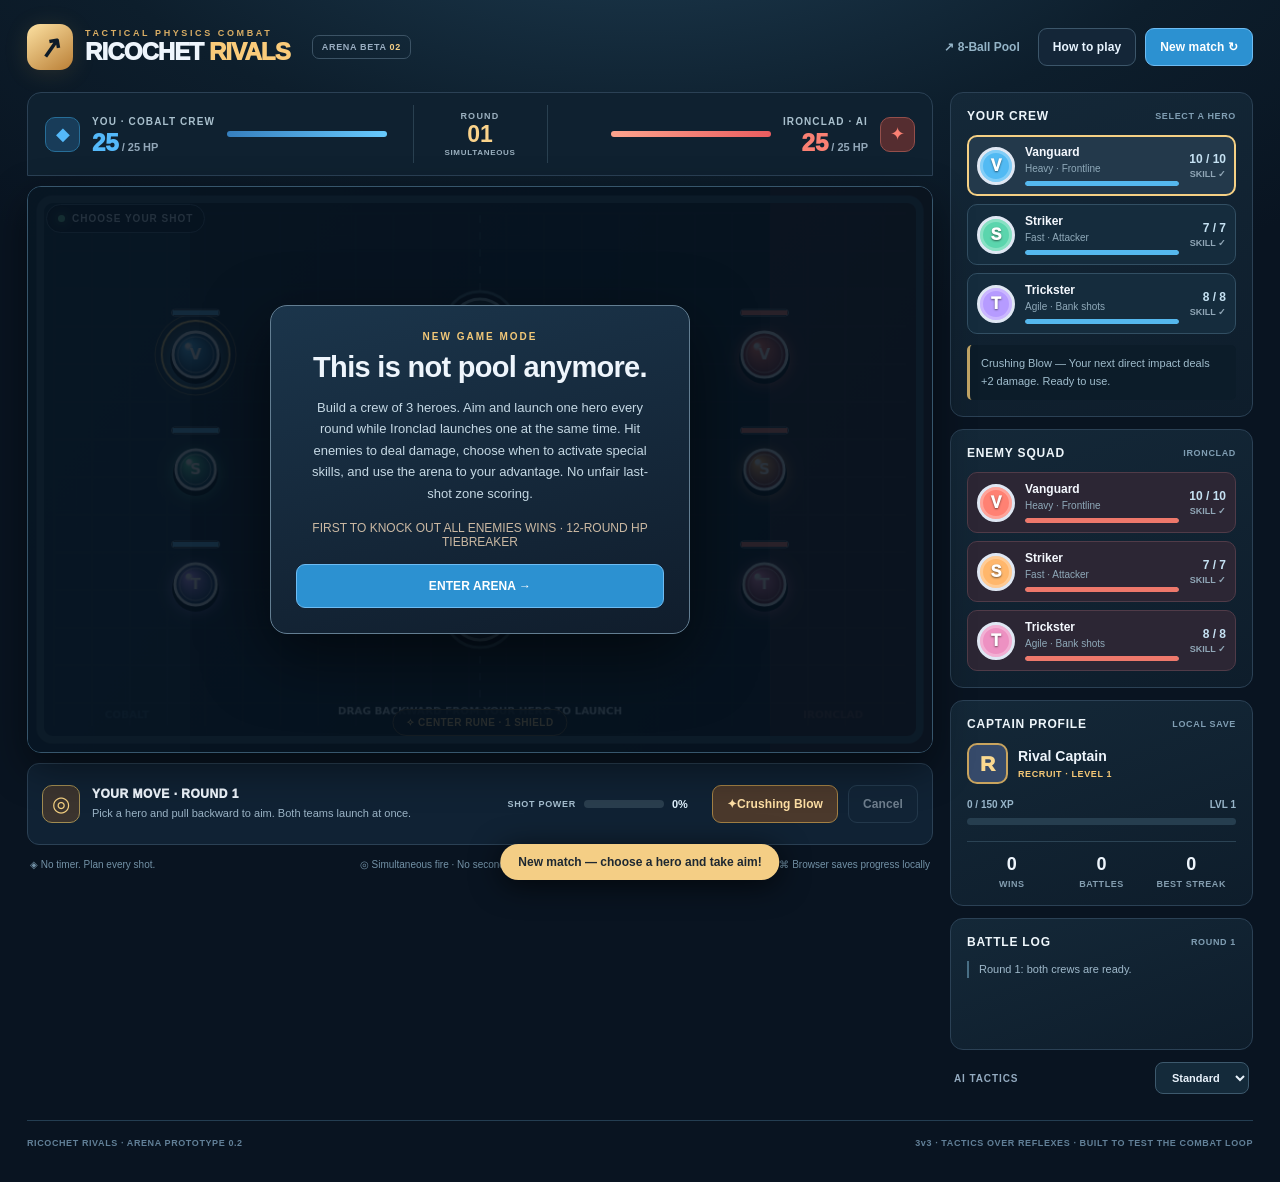
==== commit d61c481c: "Link arena battler to new 8-ball pool mode" ====
--- a/index.html
+++ b/index.html
@@ -12,7 +12,7 @@
 <div class="site-shell">
   <header class="topbar">
     <div class="brand"><div class="brand-icon"><span>↗</span></div><div><div class="overline">TACTICAL PHYSICS COMBAT</div><h1>RICOCHET <em>RIVALS</em></h1></div><span class="version">ARENA BETA <b>02</b></span></div>
-    <div class="top-actions"><a href="./classic.html" class="subtle-link" title="Open the original pool-style prototype">↗ Classic pool</a><button class="button quiet" id="rulesBtn">How to play</button><button class="button accent" id="newBtn">New match <span>↻</span></button></div>
+    <div class="top-actions"><a href="./classic.html" class="subtle-link" title="Play 8-ball pool against the AI">↗ 8-Ball Pool</a><button class="button quiet" id="rulesBtn">How to play</button><button class="button accent" id="newBtn">New match <span>↻</span></button></div>
   </header>
   <main class="layout">
     <section class="battle-column">
--- a/styles.css
+++ b/styles.css
@@ -0,0 +1,5 @@
+:root{color-scheme:dark;--bg:#081321;--panel:#101e2b;--panel2:#162738;--stroke:#2b4155;--stroke-light:#3b576c;--text:#eef5fc;--muted:#8ca4b8;--blue:#54b9fa;--red:#fa8073;--gold:#facb7a}
+*{box-sizing:border-box}html{scroll-behavior:smooth}body{margin:0;min-height:100vh;background:radial-gradient(ellipse 76% 41% at 50% -12%,#204056 0%,#0d1e2c 60%,#091421 100%);color:var(--text);font-family:Inter,ui-sans-serif,-apple-system,BlinkMacSystemFont,"Segoe UI",sans-serif}button,select{font:inherit}button{cursor:pointer}button:disabled{opacity:.43;cursor:not-allowed}button:focus-visible,a:focus-visible,select:focus-visible{outline:2px solid #f6cd83;outline-offset:3px}.site-shell{max-width:1490px;margin:auto;padding:24px 27px 34px}.topbar{display:flex;justify-content:space-between;align-items:center;gap:12px;margin-bottom:22px;flex-wrap:wrap}.brand{display:flex;align-items:center;gap:12px}.brand-icon{height:46px;width:46px;border-radius:13px;background:linear-gradient(145deg,#fce1a2,#ba7f36);color:#0d1b28;display:grid;place-items:center;font-weight:950;font-size:28px;box-shadow:0 3px 25px #dba95024}.brand-icon span{transform:rotate(-10deg)}.brand h1{font-size:24px;letter-spacing:-.9px;margin:1px 0 0;line-height:1.1;font-weight:950}.brand h1 em{color:var(--gold);font-style:normal}.overline{color:#d9ad64;letter-spacing:2.6px;font-size:9px;font-weight:900}.version{border:1px solid #3c5365;padding:6px 9px;border-radius:7px;font-size:9px;color:#9aaec2;letter-spacing:.7px;font-weight:850;margin-left:10px}.version b{color:#f4ce85}.top-actions{display:flex;gap:9px;align-items:center}.subtle-link{color:#94b4c7;font-weight:700;font-size:12px;text-decoration:none;padding:9px}.subtle-link:hover{color:#f6d795}.button{border:1px solid #3c566a;background:#1b3142;color:#e8f4ff;padding:11px 14px;border-radius:9px;font-weight:850;font-size:12px;letter-spacing:.1px;transition:background .13s,transform .13s}.button:hover:not(:disabled){background:#2e4b5e;transform:translateY(-1px)}.button.accent{background:#2c91d1;border-color:#6ebcf3;color:white}.button.accent:hover{background:#3bacef}.button.quiet{background:#142638}.button.skill-button{background:#2a3240;border-color:#786950;white-space:nowrap}.button.skill-button.ready{color:#ffe0a5;border-color:#a38044;background:#4b392c}.button.skill-button.active{color:#14212c;background:#f5ca7b;border-color:#fff0c2}.layout{display:grid;grid-template-columns:minmax(0,1fr) 303px;gap:17px}.battle-column{min-width:0}.score-strip{background:#0f2130;border:1px solid var(--stroke);border-radius:14px 14px 0 0;min-height:84px;display:grid;grid-template-columns:1fr 135px 1fr;padding:12px 17px;margin-bottom:10px;gap:12px}.team{display:flex;align-items:center;gap:12px;min-width:0}.team.blue{color:var(--blue)}.team.red{justify-content:flex-end;text-align:right;color:var(--red)}.team-symbol{height:35px;min-width:35px;display:grid;place-items:center;background:#183c59;border:1px solid #276e98;border-radius:10px;font-size:18px}.team.red .team-symbol{background:#552d30;border-color:#944f4b}.team-tag{font-size:10px;letter-spacing:1.1px;font-weight:850;color:#a9c0cd;white-space:nowrap}.team-hp{white-space:nowrap;font-size:24px;font-weight:950;line-height:1.15}.team-hp small{font-size:11px;font-weight:700;color:#92a7b8;margin-left:3px}.health-track{height:6px;background:#2a3d4b;border-radius:99px;overflow:hidden;flex:1;min-width:50px;max-width:160px}.health-fill{width:100%;height:100%;transition:width .32s}.bluefill{background:linear-gradient(90deg,#367fbe,#67cafd)}.redfill{background:linear-gradient(90deg,#fda48d,#e95c5f)}.round-counter{text-align:center;display:flex;flex-direction:column;align-items:center;justify-content:center;border-right:1px solid #294050;border-left:1px solid #294050}.round-counter span{color:#9bb0bf;font-size:9px;font-weight:850;letter-spacing:1.25px}.round-counter b{font-size:23px;color:#fad38b;line-height:1.2}.round-counter span:last-child{font-size:8px;letter-spacing:.7px}.arena-box{position:relative;overflow:hidden;border-radius:14px;border:1px solid #37566c;box-shadow:0 15px 40px #0007;background:#0a1b29;touch-action:pan-y}.arena-box canvas{width:100%;height:auto;display:block;touch-action:none;cursor:crosshair}.arena-badge{position:absolute;top:17px;left:18px;display:flex;align-items:center;gap:7px;border:1px solid #4d738c;background:#0e2539df;color:#d1eeff;border-radius:99px;font-weight:800;font-size:10px;letter-spacing:1px;padding:8px 11px;pointer-events:none}.arena-badge i{display:block;background:#6cdaaf;border-radius:50%;width:7px;height:7px;box-shadow:0 0 12px #70e3ac}.center-badge{position:absolute;bottom:16px;left:50%;transform:translateX(-50%);color:#e3c78b;background:#172b35e0;border:1px solid #6e654c;border-radius:99px;padding:7px 13px;white-space:nowrap;font-size:10px;font-weight:850;letter-spacing:.45px;pointer-events:none}.control-deck{margin-top:10px;display:flex;align-items:center;justify-content:space-between;gap:15px;padding:14px 14px;background:#102234;border:1px solid var(--stroke);border-radius:12px;min-height:82px;flex-wrap:wrap}.status-area{display:flex;align-items:center;gap:12px;min-width:220px;flex:1}.status-icon{min-width:38px;width:38px;height:38px;display:grid;place-items:center;border:1px solid #a18c51;color:#f4d081;background:#3b342f;border-radius:10px;font-size:21px}.status-heading{font-size:12px;font-weight:950;letter-spacing:.5px}.status-caption{color:#9ab3c5;font-size:11px;line-height:1.5;margin-top:4px;max-width:490px}.control-actions{display:flex;align-items:center;gap:10px;flex-wrap:wrap}.power-group{display:flex;align-items:center;gap:8px;color:#a6bfd0}.power-group>span{font-size:9px;font-weight:850;letter-spacing:.7px;white-space:nowrap}.power-group>b{font-size:11px;min-width:30px;color:#e2f4ff}.power-track{width:80px;background:#2a3e4e;height:8px;border-radius:99px;overflow:hidden}.power-bar{width:0;height:100%;background:linear-gradient(90deg,#54c8da,#f0d37a,#f18b69);border-radius:99px}.bottom-notes{display:flex;justify-content:space-between;gap:15px;flex-wrap:wrap;color:#7392a7;font-size:10px;margin:14px 3px 0}.sidebar{display:flex;flex-direction:column;gap:12px}.panel{background:linear-gradient(160deg,#142838 0%,#0e1d2b 100%);border:1px solid var(--stroke);border-radius:13px;padding:16px}.panel-title{display:flex;align-items:center;justify-content:space-between;gap:8px;margin-bottom:12px}.panel-title h2{margin:0;color:#eef6fb;font-size:12px;letter-spacing:.8px;font-weight:900}.tiny-label{font-size:9px;color:#809eb3;font-weight:850;letter-spacing:.65px;white-space:nowrap}.roster{display:flex;flex-direction:column;gap:8px}.hero-card{display:flex;width:100%;align-items:center;text-align:left;gap:10px;padding:9px;border:1px solid #324f63;border-radius:10px;background:#152c3d;color:#f4f8fe;transition:border-color .15s,background .15s}.hero-card.selectable:hover{background:#254357;border-color:#5aa5d3}.hero-card.selected{background:#23394b;border:2px solid #f5d084;padding:8px}.hero-card.dead{opacity:.38;filter:grayscale(.7)}.hero-card.enemy{cursor:default;background:#2c2634;border-color:#503b48}.disc-icon{height:38px;min-width:38px;width:38px;border-radius:50%;display:grid;place-items:center;font-weight:950;color:#fff;border:3px solid #dfe7f3;box-shadow:inset 0 0 0 3px #ffffff45;font-size:16px;text-shadow:0 1px 2px #0008}.hero-main{flex:1;min-width:0}.hero-name{display:flex;align-items:center;gap:5px;font-size:12px;font-weight:850}.hero-role{color:#8fa9b9;font-size:10px;margin-top:4px}.hero-hp-track{margin-top:7px;height:5px;width:100%;border-radius:12px;background:#304354;overflow:hidden}.hero-hp-track>span{display:block;height:100%;background:#55b8ee;border-radius:12px}.enemy .hero-hp-track>span{background:#ee786b}.hero-num{text-align:right;font-size:12px;font-weight:900;color:#c5e1f2;min-width:37px}.hero-num span{display:block;font-size:9px;color:#90a6b6;font-weight:700;margin-top:3px}.tip{font-size:11px;line-height:1.6;margin-top:11px;color:#a0bdcd;background:#0c1c29;border-left:3px solid #c2a566;border-radius:5px;padding:10px 11px}.profile-row{display:flex;align-items:center;gap:10px}.profile-avatar{height:41px;width:41px;border-radius:10px;background:#364a6a;border:2px solid #c9a45e;color:#fbd990;display:grid;place-items:center;font-weight:950;font-size:21px}.profile-row b{display:block;font-size:14px}.profile-row span{display:block;font-size:9px;color:#f6c977;margin-top:5px;letter-spacing:.6px;font-weight:850}.xp-head{display:flex;justify-content:space-between;margin-top:15px;color:#98b5c9;font-size:10px;font-weight:750}.xp-track{height:7px;background:#263e4f;border-radius:99px;overflow:hidden;margin-top:8px}.xp-track>div{height:100%;width:0;background:linear-gradient(90deg,#397cbe,#8ed7fa)}.profile-stats{display:grid;grid-template-columns:repeat(3,1fr);margin-top:16px;border-top:1px solid #2b4354;padding-top:12px;text-align:center}.profile-stats strong{display:block;font-size:18px}.profile-stats span{display:block;color:#849eb0;font-weight:750;font-size:9px;margin-top:4px;letter-spacing:.55px}.battle-log{font-size:11px;color:#9fb9cb;line-height:1.55;min-height:72px;max-height:125px;overflow-y:auto}.battle-log p{margin:0 0 7px;padding-left:10px;border-left:2px solid #486e84}.battle-log p.log-damage{border-color:#eb8a75;color:#e3c6bb}.battle-log p.log-success{border-color:#71d3a7;color:#bdebd3}.difficulty{display:flex;justify-content:space-between;align-items:center;gap:8px;padding:0 4px;color:#94abc0}.difficulty label{font-size:10px;font-weight:900;letter-spacing:.9px}.difficulty select{background:#142a3a;border:1px solid #3d596d;color:#e9f2fb;border-radius:8px;padding:8px 12px;font-size:11px;font-weight:750}.footer{display:flex;justify-content:space-between;gap:10px;color:#628098;font-size:9px;letter-spacing:.6px;font-weight:750;margin-top:26px;padding-top:17px;border-top:1px solid #243e52;flex-wrap:wrap}.modal-backdrop{position:absolute;inset:0;display:flex;align-items:center;justify-content:center;background:#05101cd9;z-index:4;padding:18px}.modal-backdrop.hidden{display:none}.modal{background:linear-gradient(165deg,#1b354b,#101d2c);border:1px solid #637e92;border-radius:17px;padding:25px 25px;max-width:420px;width:100%;box-shadow:0 22px 65px #0008;text-align:center}.modal h2{font-size:29px;letter-spacing:-.7px;margin:9px 0}.modal .eyebrow{font-size:10px;color:#f2c878;letter-spacing:2px;font-weight:900}.modal p{font-size:13px;line-height:1.65;color:#c5d8e4;margin:13px auto 17px;max-width:355px}.modal-action{width:100%;padding:14px!important}.modal-stats{font-size:12px;color:#cbb9a3;margin:0 auto 15px}.toast{position:fixed;left:50%;bottom:20px;transform:translate(-50%,20px);background:#f4ce85;color:#1e2831;font-size:12px;font-weight:850;border-radius:99px;box-shadow:0 5px 30px #000a;padding:11px 18px;opacity:0;pointer-events:none;transition:all .2s;z-index:10}.toast.visible{opacity:1;transform:translate(-50%,0)}
+@media(max-width:1140px){.layout{grid-template-columns:minmax(0,1fr) 270px}.team-hp{font-size:19px}.team-tag{font-size:9px}.score-strip{grid-template-columns:1fr 105px 1fr}.health-track{display:none}.control-deck{align-items:stretch}.control-actions{justify-content:space-between;width:100%}}
+@media(max-width:900px){.layout{grid-template-columns:1fr}.sidebar{display:grid;grid-template-columns:repeat(2,minmax(0,1fr));align-items:start}.difficulty{grid-column:1/-1}.health-track{display:block}}
+@media(max-width:600px){.site-shell{padding:13px 11px 25px}.topbar{margin-bottom:16px}.brand-icon{height:40px;width:40px}.brand h1{font-size:19px}.version{display:none}.top-actions{width:100%;justify-content:space-between}.subtle-link{padding-left:2px}.button{font-size:11px;padding:10px 11px}.score-strip{padding:10px 8px;grid-template-columns:1fr 70px 1fr;gap:5px;min-height:68px}.team{gap:7px}.team-symbol{height:29px;min-width:29px;font-size:13px}.team-tag{font-size:8px;letter-spacing:.3px}.team-hp{font-size:17px}.team-hp small{font-size:9px}.health-track{display:none}.round-counter b{font-size:19px}.round-counter span{font-size:7px}.round-counter span:last-child{font-size:6px}.arena-badge{top:8px;left:8px;font-size:8px;padding:6px 8px}.center-badge{bottom:7px;padding:5px 7px;font-size:7px}.status-heading{font-size:11px}.control-deck{padding:11px}.status-caption{font-size:10px}.control-actions{gap:7px}.power-group{width:100%;justify-content:space-between}.power-track{flex:1;max-width:none}.bottom-notes{font-size:9px}.sidebar{grid-template-columns:1fr}.panel{padding:14px}.modal{padding:17px}.modal h2{font-size:22px}.modal p{font-size:11px}}
